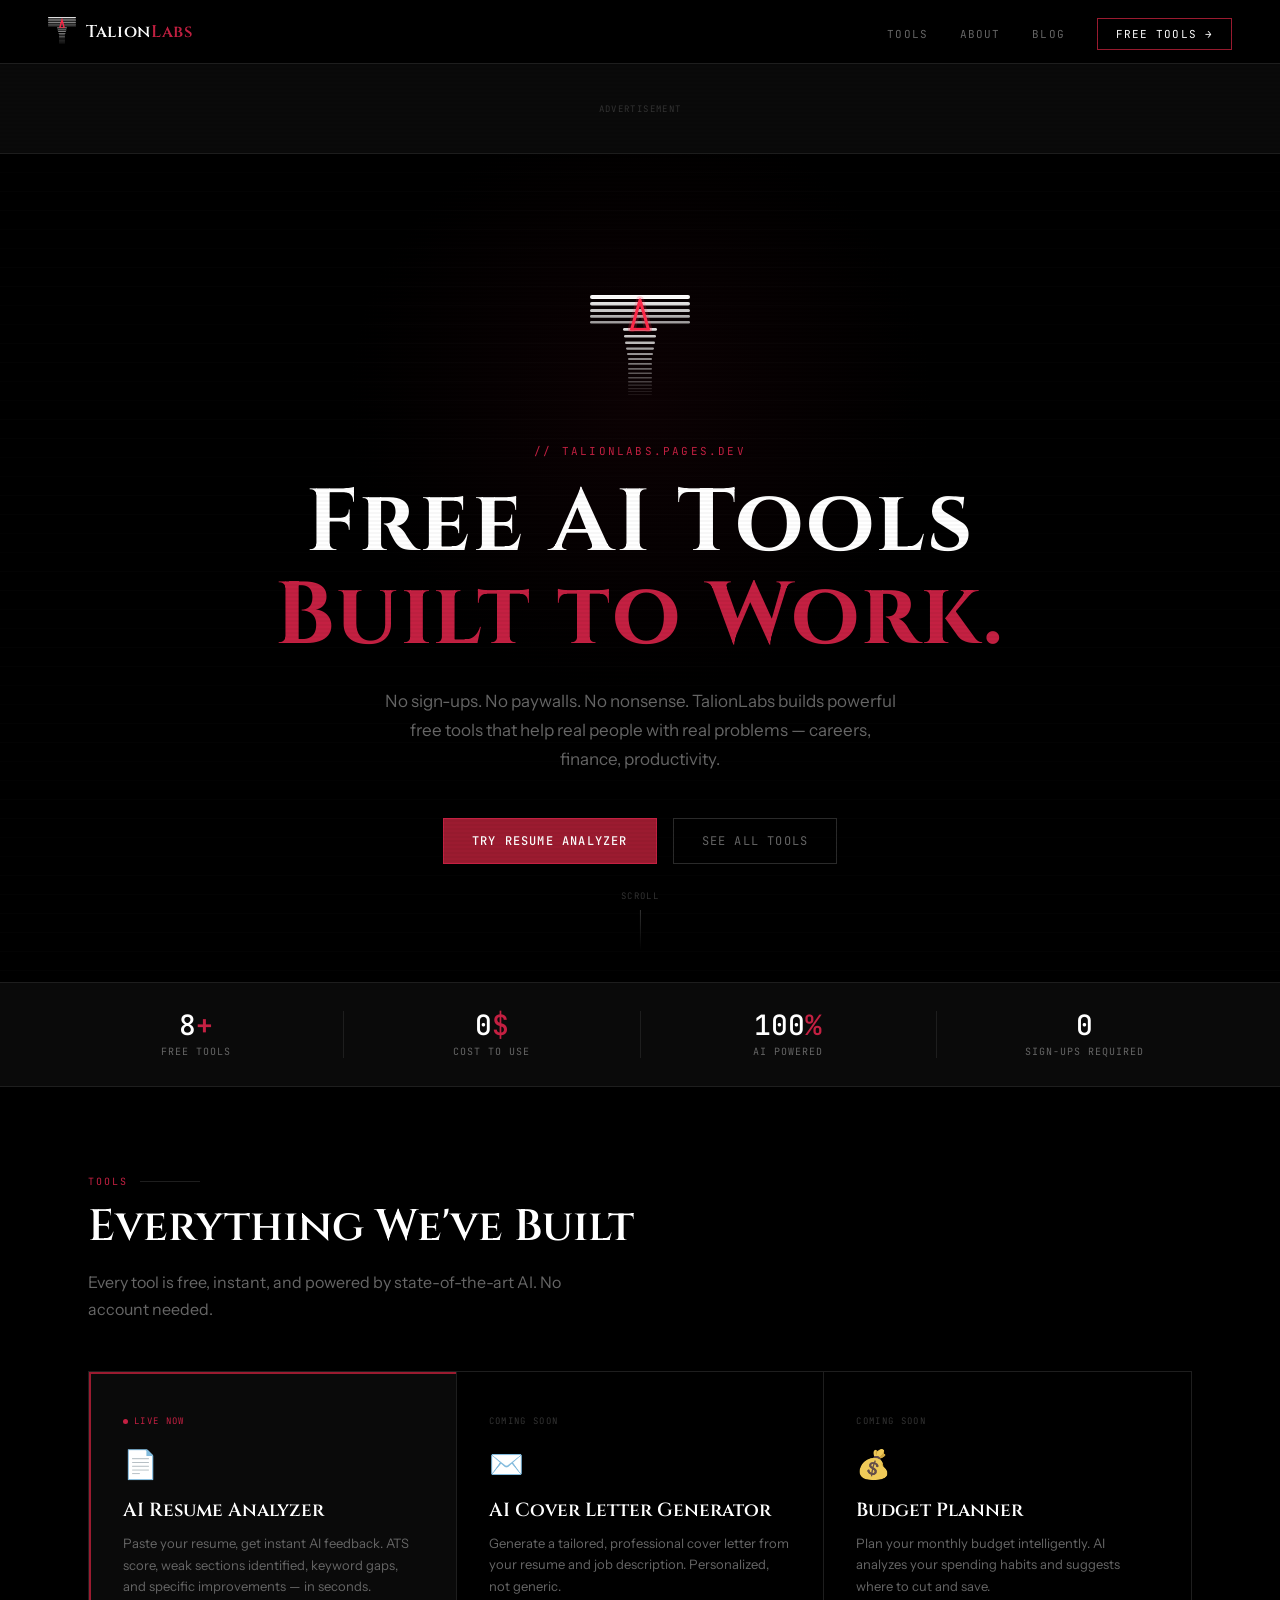
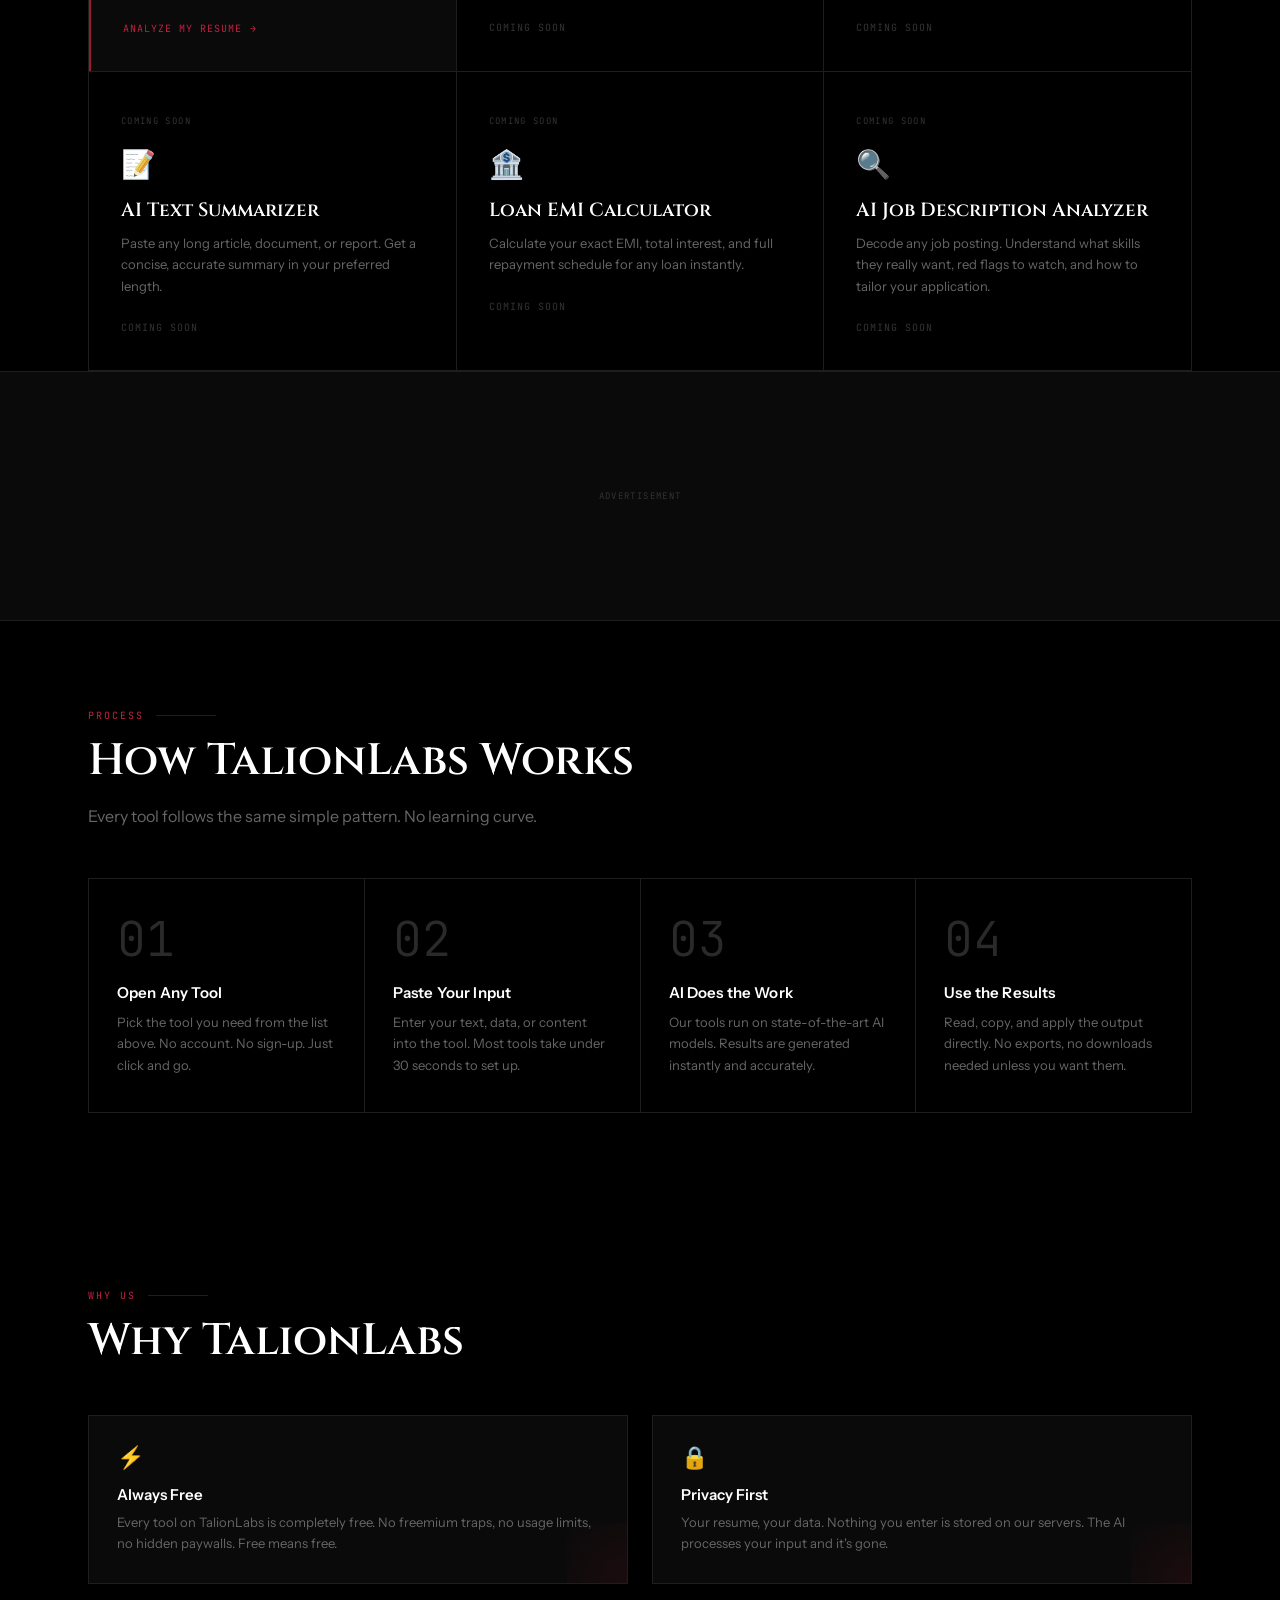
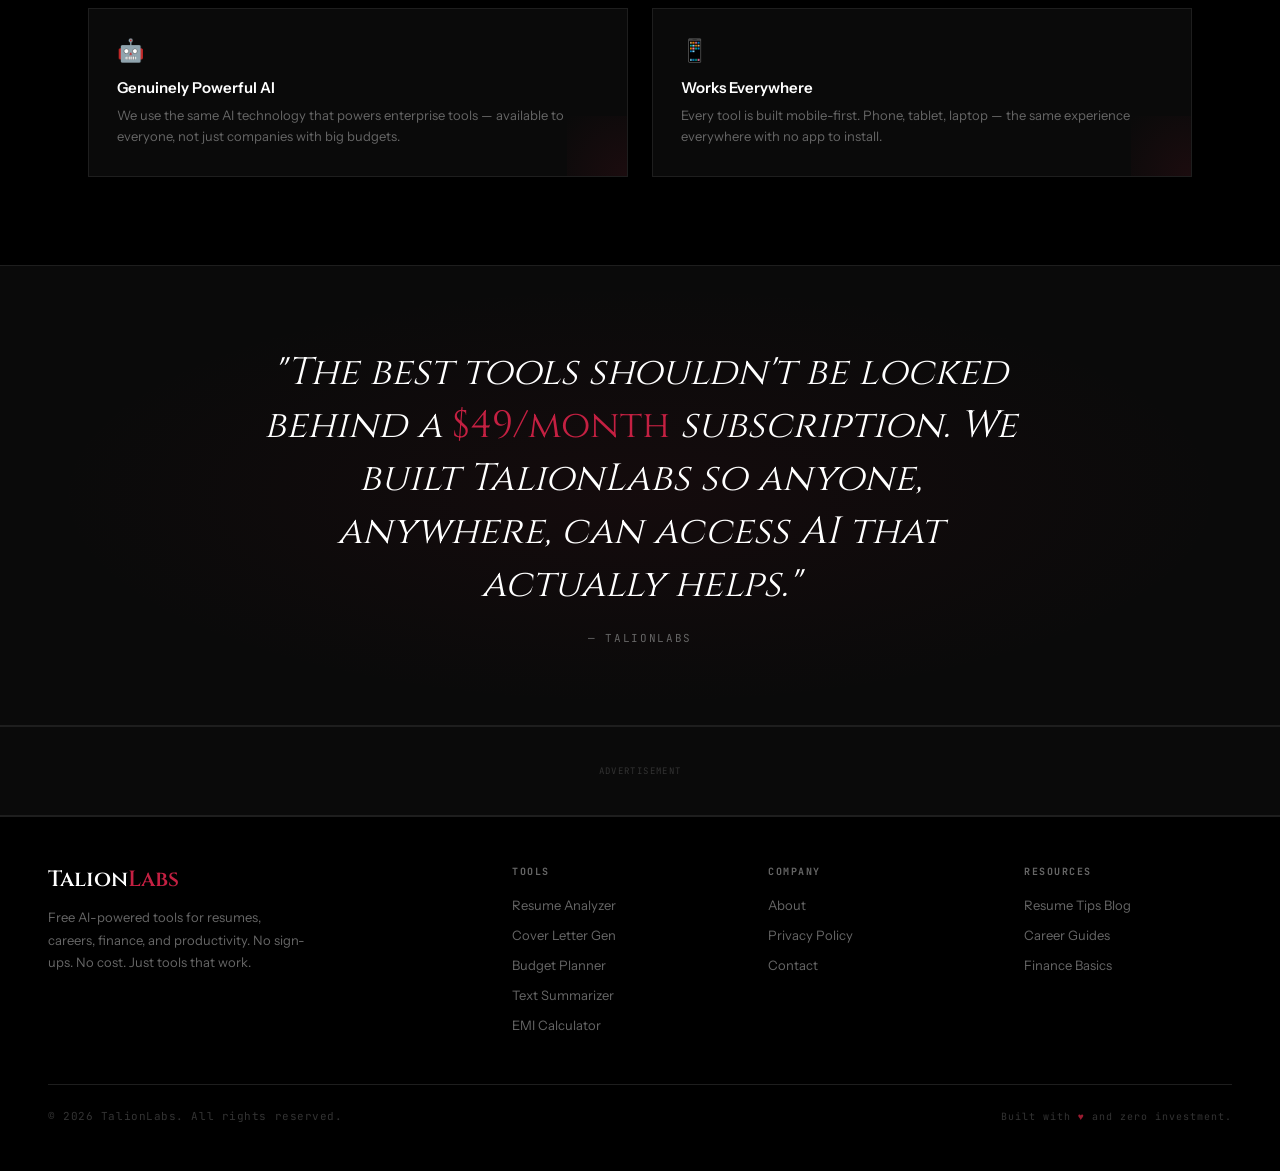
==== index.html @ 43468c84 "Rename index (3).html to index.html" ====
<!DOCTYPE html>
<html lang="en">
<head>
  <meta charset="UTF-8"/>
  <meta name="viewport" content="width=device-width, initial-scale=1.0"/>
  <title>TalionLabs — Free AI Tools for Everyone</title>
  <meta name="description" content="TalionLabs builds free AI-powered tools for resumes, careers, finance, and productivity. No sign-up. No cost. Just tools that work."/>
  <meta name="keywords" content="free AI tools, resume analyzer, career tools, TalionLabs, AI productivity tools"/>
  <link rel="canonical" href="https://talionlabs.pages.dev/"/>
  <meta property="og:title" content="TalionLabs — Free AI Tools for Everyone"/>
  <meta property="og:description" content="Free AI-powered tools for resumes, careers, and productivity. Built by TalionLabs."/>
  <meta property="og:type" content="website"/>
  <meta property="og:url" content="https://talionlabs.pages.dev/"/>

  <!-- AdSense — paste your publisher ID here after approval -->
  <!-- <script async src="https://pagead2.googlesyndication.com/pagead/js/adsbygoogle.js?client=ca-pub-XXXXXXXXXXXXXXXX" crossorigin="anonymous"></script> -->

  <link rel="preconnect" href="https://fonts.googleapis.com">
  <link href="https://fonts.googleapis.com/css2?family=Cinzel:wght@400;600;700&family=JetBrains+Mono:wght@300;400;500&family=Instrument+Sans:ital,wght@0,400;0,500;0,600;1,400&display=swap" rel="stylesheet">

  <style>
    :root {
      --bg:       #000000;
      --bg2:      #0a0a0a;
      --bg3:      #111111;
      --border:   #1e1e1e;
      --border2:  #2a2a2a;
      --text:     #f0f0f0;
      --muted:    #666666;
      --dim:      #333333;
      --crimson:  #9b1b30;
      --crimson2: #c42042;
      --red-glow: #ff2a4a;
      --white:    #ffffff;
      --mono:     'JetBrains Mono', monospace;
      --serif:    'Cinzel', serif;
      --sans:     'Instrument Sans', sans-serif;
    }

    *, *::before, *::after { box-sizing: border-box; margin: 0; padding: 0; }
    html { scroll-behavior: smooth; }

    body {
      background: var(--bg);
      color: var(--text);
      font-family: var(--sans);
      overflow-x: hidden;
      cursor: default;
    }

    /* ── SCANLINE GRAIN ── */
    body::after {
      content: '';
      position: fixed;
      inset: 0;
      background: repeating-linear-gradient(
        0deg,
        transparent,
        transparent 2px,
        rgba(0,0,0,0.03) 2px,
        rgba(0,0,0,0.03) 4px
      );
      pointer-events: none;
      z-index: 9999;
    }

    /* ── NAV ── */
    nav {
      position: fixed;
      top: 0; left: 0; right: 0;
      z-index: 100;
      display: flex;
      align-items: center;
      justify-content: space-between;
      padding: 0 48px;
      height: 64px;
      border-bottom: 1px solid var(--border);
      background: rgba(0,0,0,0.85);
      backdrop-filter: blur(16px);
    }

    .nav-logo {
      display: flex;
      align-items: center;
      gap: 10px;
      text-decoration: none;
    }

    /* Inline SVG T-logo recreation */
    .nav-t {
      width: 28px;
      height: 32px;
      position: relative;
      flex-shrink: 0;
    }

    .nav-wordmark {
      font-family: var(--serif);
      font-size: 17px;
      font-weight: 600;
      letter-spacing: 0.04em;
      line-height: 1;
    }
    .nav-wordmark .w { color: var(--white); }
    .nav-wordmark .r { color: var(--crimson2); }

    .nav-links {
      display: flex;
      align-items: center;
      gap: 32px;
      list-style: none;
    }
    .nav-links a {
      font-family: var(--mono);
      font-size: 11px;
      color: var(--muted);
      text-decoration: none;
      letter-spacing: 0.1em;
      text-transform: uppercase;
      transition: color 0.2s;
    }
    .nav-links a:hover { color: var(--white); }

    .nav-cta {
      font-family: var(--mono);
      font-size: 11px;
      letter-spacing: 0.1em;
      text-transform: uppercase;
      color: var(--white) !important;
      border: 1px solid var(--crimson);
      padding: 8px 18px;
      transition: background 0.2s, border-color 0.2s !important;
    }
    .nav-cta:hover {
      background: var(--crimson) !important;
      color: var(--white) !important;
    }

    /* ── AD BANNER ── */
    .ad-top {
      margin-top: 64px;
      background: var(--bg2);
      border-bottom: 1px solid var(--border);
      min-height: 90px;
      display: flex;
      align-items: center;
      justify-content: center;
    }
    .ad-label {
      font-family: var(--mono);
      font-size: 9px;
      color: var(--dim);
      letter-spacing: 0.15em;
      text-transform: uppercase;
    }

    /* ── HERO ── */
    .hero {
      min-height: 92vh;
      display: flex;
      flex-direction: column;
      align-items: center;
      justify-content: center;
      padding: 80px 40px 60px;
      position: relative;
      overflow: hidden;
    }

    /* Background radial glow */
    .hero::before {
      content: '';
      position: absolute;
      top: 30%;
      left: 50%;
      transform: translate(-50%, -50%);
      width: 600px;
      height: 600px;
      background: radial-gradient(circle, rgba(155,27,48,0.08) 0%, transparent 70%);
      pointer-events: none;
    }

    /* Horizontal scan lines background */
    .hero-scanlines {
      position: absolute;
      inset: 0;
      background: repeating-linear-gradient(
        180deg,
        transparent 0px,
        transparent 18px,
        rgba(255,255,255,0.012) 18px,
        rgba(255,255,255,0.012) 19px
      );
      pointer-events: none;
    }

    .hero-content {
      position: relative;
      z-index: 2;
      text-align: center;
      max-width: 900px;
      animation: fadeUp 0.8s ease both;
    }

    /* Big T logo */
    .big-logo {
      width: 100px;
      height: 116px;
      margin: 0 auto 36px;
      position: relative;
    }

    /* SVG T built from horizontal lines */
    .t-svg {
      width: 100%;
      height: 100%;
    }

    .hero-eyebrow {
      font-family: var(--mono);
      font-size: 11px;
      color: var(--crimson2);
      letter-spacing: 0.2em;
      text-transform: uppercase;
      margin-bottom: 20px;
      opacity: 0;
      animation: fadeUp 0.6s ease 0.2s both;
    }

    h1 {
      font-family: var(--serif);
      font-size: clamp(42px, 7vw, 88px);
      font-weight: 700;
      line-height: 1.05;
      letter-spacing: 0.03em;
      margin-bottom: 24px;
      opacity: 0;
      animation: fadeUp 0.7s ease 0.3s both;
    }
    h1 .w { color: var(--white); }
    h1 .r { color: var(--crimson2); }

    .hero-sub {
      font-size: 17px;
      color: var(--muted);
      max-width: 520px;
      margin: 0 auto 44px;
      line-height: 1.7;
      font-weight: 400;
      opacity: 0;
      animation: fadeUp 0.7s ease 0.4s both;
    }

    .hero-actions {
      display: flex;
      gap: 16px;
      justify-content: center;
      flex-wrap: wrap;
      opacity: 0;
      animation: fadeUp 0.7s ease 0.5s both;
    }

    .btn-primary {
      display: inline-flex;
      align-items: center;
      gap: 10px;
      background: var(--crimson);
      color: var(--white);
      text-decoration: none;
      font-family: var(--mono);
      font-size: 12px;
      font-weight: 500;
      letter-spacing: 0.1em;
      text-transform: uppercase;
      padding: 14px 28px;
      border: 1px solid var(--crimson2);
      transition: background 0.2s, box-shadow 0.2s;
    }
    .btn-primary:hover {
      background: var(--crimson2);
      box-shadow: 0 0 24px rgba(196,32,66,0.4);
    }

    .btn-secondary {
      display: inline-flex;
      align-items: center;
      gap: 10px;
      background: transparent;
      color: var(--muted);
      text-decoration: none;
      font-family: var(--mono);
      font-size: 12px;
      letter-spacing: 0.1em;
      text-transform: uppercase;
      padding: 14px 28px;
      border: 1px solid var(--border2);
      transition: color 0.2s, border-color 0.2s;
    }
    .btn-secondary:hover {
      color: var(--white);
      border-color: var(--muted);
    }

    /* Scroll indicator */
    .scroll-hint {
      position: absolute;
      bottom: 32px;
      left: 50%;
      transform: translateX(-50%);
      display: flex;
      flex-direction: column;
      align-items: center;
      gap: 8px;
      opacity: 0;
      animation: fadeIn 1s ease 1.2s both;
    }
    .scroll-hint span {
      font-family: var(--mono);
      font-size: 9px;
      color: var(--dim);
      letter-spacing: 0.15em;
      text-transform: uppercase;
    }
    .scroll-line {
      width: 1px;
      height: 40px;
      background: linear-gradient(to bottom, var(--dim), transparent);
      animation: scrollPulse 2s ease infinite;
    }

    /* ── STATS BAR ── */
    .stats-bar {
      background: var(--bg2);
      border-top: 1px solid var(--border);
      border-bottom: 1px solid var(--border);
      padding: 28px 48px;
      display: flex;
      align-items: center;
      justify-content: center;
      gap: 0;
      overflow: hidden;
    }

    .stat-item {
      flex: 1;
      text-align: center;
      padding: 0 32px;
      border-right: 1px solid var(--border);
    }
    .stat-item:last-child { border-right: none; }

    .stat-num {
      font-family: var(--mono);
      font-size: 28px;
      font-weight: 500;
      color: var(--white);
      line-height: 1;
      margin-bottom: 6px;
    }
    .stat-num span { color: var(--crimson2); }

    .stat-label {
      font-family: var(--mono);
      font-size: 10px;
      color: var(--muted);
      letter-spacing: 0.1em;
      text-transform: uppercase;
    }

    /* ── SECTION SHARED ── */
    section {
      padding: 88px 48px;
      max-width: 1200px;
      margin: 0 auto;
    }

    .section-label {
      font-family: var(--mono);
      font-size: 10px;
      color: var(--crimson2);
      letter-spacing: 0.2em;
      text-transform: uppercase;
      margin-bottom: 14px;
      display: flex;
      align-items: center;
      gap: 12px;
    }
    .section-label::after {
      content: '';
      flex: 1;
      height: 1px;
      background: var(--border);
      max-width: 60px;
    }

    .section-title {
      font-family: var(--serif);
      font-size: clamp(28px, 4vw, 44px);
      font-weight: 600;
      color: var(--white);
      line-height: 1.15;
      margin-bottom: 16px;
    }

    .section-sub {
      font-size: 16px;
      color: var(--muted);
      max-width: 480px;
      line-height: 1.7;
    }

    /* ── TOOLS GRID ── */
    .tools-section { padding-bottom: 0; }

    .tools-header {
      display: flex;
      align-items: flex-end;
      justify-content: space-between;
      margin-bottom: 48px;
      flex-wrap: wrap;
      gap: 24px;
    }

    .tools-grid {
      display: grid;
      grid-template-columns: repeat(3, 1fr);
      gap: 1px;
      background: var(--border);
      border: 1px solid var(--border);
    }

    .tool-card {
      background: var(--bg);
      padding: 36px 32px;
      text-decoration: none;
      color: inherit;
      position: relative;
      overflow: hidden;
      transition: background 0.3s;
      display: block;
    }
    .tool-card::before {
      content: '';
      position: absolute;
      top: 0; left: 0; right: 0;
      height: 2px;
      background: var(--crimson);
      transform: scaleX(0);
      transform-origin: left;
      transition: transform 0.3s ease;
    }
    .tool-card:hover { background: var(--bg2); }
    .tool-card:hover::before { transform: scaleX(1); }

    .tool-card.featured {
      background: var(--bg2);
      border-left: 2px solid var(--crimson);
    }
    .tool-card.featured::before { transform: scaleX(1); }

    .tool-badge {
      font-family: var(--mono);
      font-size: 9px;
      color: var(--crimson2);
      letter-spacing: 0.15em;
      text-transform: uppercase;
      margin-bottom: 20px;
      display: inline-flex;
      align-items: center;
      gap: 6px;
    }
    .tool-badge .dot {
      width: 5px;
      height: 5px;
      border-radius: 50%;
      background: var(--crimson2);
      animation: blink 2s ease infinite;
    }
    .tool-badge.soon { color: var(--dim); }
    .tool-badge.soon .dot { background: var(--dim); animation: none; }

    .tool-icon {
      font-size: 28px;
      margin-bottom: 16px;
      display: block;
      filter: grayscale(0.3);
    }

    .tool-name {
      font-family: var(--serif);
      font-size: 19px;
      color: var(--white);
      margin-bottom: 10px;
      font-weight: 600;
    }

    .tool-desc {
      font-size: 13px;
      color: var(--muted);
      line-height: 1.65;
      margin-bottom: 24px;
    }

    .tool-link {
      font-family: var(--mono);
      font-size: 10px;
      color: var(--crimson2);
      letter-spacing: 0.1em;
      text-transform: uppercase;
      display: flex;
      align-items: center;
      gap: 8px;
    }
    .tool-link::after {
      content: '→';
      transition: transform 0.2s;
    }
    .tool-card:hover .tool-link::after { transform: translateX(4px); }

    .tool-link.disabled { color: var(--dim); pointer-events: none; }
    .tool-link.disabled::after { display: none; }

    /* ── MID AD ── */
    .ad-mid {
      background: var(--bg2);
      border-top: 1px solid var(--border);
      border-bottom: 1px solid var(--border);
      min-height: 250px;
      display: flex;
      align-items: center;
      justify-content: center;
    }

    /* ── HOW IT WORKS ── */
    .how-grid {
      display: grid;
      grid-template-columns: repeat(4, 1fr);
      gap: 1px;
      background: var(--border);
      border: 1px solid var(--border);
      margin-top: 48px;
    }

    .how-step {
      background: var(--bg);
      padding: 36px 28px;
      position: relative;
    }

    .step-num {
      font-family: var(--mono);
      font-size: 48px;
      font-weight: 300;
      color: var(--border2);
      line-height: 1;
      margin-bottom: 20px;
      position: relative;
    }

    .step-title {
      font-family: var(--sans);
      font-size: 15px;
      font-weight: 600;
      color: var(--white);
      margin-bottom: 10px;
      letter-spacing: 0.01em;
    }

    .step-desc {
      font-size: 13px;
      color: var(--muted);
      line-height: 1.65;
    }

    /* ── WHY TALIONLABS ── */
    .why-grid {
      display: grid;
      grid-template-columns: repeat(2, 1fr);
      gap: 24px;
      margin-top: 48px;
    }

    .why-item {
      background: var(--bg2);
      border: 1px solid var(--border);
      padding: 28px;
      position: relative;
      overflow: hidden;
    }
    .why-item::after {
      content: '';
      position: absolute;
      bottom: 0; right: 0;
      width: 60px;
      height: 60px;
      background: radial-gradient(circle at bottom right, rgba(155,27,48,0.12), transparent);
    }

    .why-icon {
      font-size: 22px;
      margin-bottom: 14px;
      display: block;
    }

    .why-title {
      font-family: var(--sans);
      font-size: 15px;
      font-weight: 600;
      color: var(--white);
      margin-bottom: 8px;
    }

    .why-text {
      font-size: 13px;
      color: var(--muted);
      line-height: 1.65;
    }

    /* ── MANIFEST ── */
    .manifest {
      background: var(--bg2);
      border-top: 1px solid var(--border);
      border-bottom: 1px solid var(--border);
      padding: 80px 48px;
      text-align: center;
      position: relative;
      overflow: hidden;
    }
    .manifest::before {
      content: '';
      position: absolute;
      inset: 0;
      background: radial-gradient(ellipse at center, rgba(155,27,48,0.07) 0%, transparent 65%);
      pointer-events: none;
    }

    .manifest-quote {
      font-family: var(--serif);
      font-size: clamp(22px, 3.5vw, 38px);
      font-weight: 400;
      color: var(--white);
      line-height: 1.4;
      max-width: 780px;
      margin: 0 auto 20px;
      position: relative;
      z-index: 1;
      font-style: italic;
    }
    .manifest-quote .highlight { color: var(--crimson2); font-style: normal; }

    .manifest-attr {
      font-family: var(--mono);
      font-size: 11px;
      color: var(--muted);
      letter-spacing: 0.15em;
      text-transform: uppercase;
      position: relative;
      z-index: 1;
    }

    /* ── FOOTER ── */
    footer {
      background: var(--bg);
      border-top: 1px solid var(--border);
      padding: 48px;
    }

    .footer-inner {
      max-width: 1200px;
      margin: 0 auto;
      display: grid;
      grid-template-columns: 2fr 1fr 1fr 1fr;
      gap: 48px;
    }

    .footer-brand .logo-text {
      font-family: var(--serif);
      font-size: 22px;
      font-weight: 600;
      margin-bottom: 12px;
      display: block;
    }
    .footer-brand .logo-text .w { color: var(--white); }
    .footer-brand .logo-text .r { color: var(--crimson2); }

    .footer-desc {
      font-size: 13px;
      color: var(--muted);
      line-height: 1.7;
      max-width: 260px;
    }

    .footer-col h4 {
      font-family: var(--mono);
      font-size: 10px;
      color: var(--muted);
      letter-spacing: 0.15em;
      text-transform: uppercase;
      margin-bottom: 16px;
    }

    .footer-col ul { list-style: none; }
    .footer-col ul li { margin-bottom: 10px; }
    .footer-col ul a {
      font-size: 13px;
      color: var(--muted);
      text-decoration: none;
      transition: color 0.2s;
    }
    .footer-col ul a:hover { color: var(--white); }

    .footer-bottom {
      max-width: 1200px;
      margin: 40px auto 0;
      padding-top: 24px;
      border-top: 1px solid var(--border);
      display: flex;
      align-items: center;
      justify-content: space-between;
      flex-wrap: wrap;
      gap: 12px;
    }

    .footer-copy {
      font-family: var(--mono);
      font-size: 11px;
      color: var(--dim);
      letter-spacing: 0.05em;
    }

    .footer-tagline {
      font-family: var(--mono);
      font-size: 10px;
      color: var(--dim);
      letter-spacing: 0.1em;
    }
    .footer-tagline span { color: var(--crimson); }

    /* ── ANIMATIONS ── */
    @keyframes fadeUp {
      from { opacity: 0; transform: translateY(20px); }
      to   { opacity: 1; transform: translateY(0); }
    }
    @keyframes fadeIn {
      from { opacity: 0; }
      to   { opacity: 1; }
    }
    @keyframes scrollPulse {
      0%, 100% { opacity: 0.3; }
      50%       { opacity: 1; }
    }
    @keyframes blink {
      0%, 100% { opacity: 1; }
      50%       { opacity: 0.3; }
    }
    @keyframes glowPulse {
      0%, 100% { filter: drop-shadow(0 0 4px rgba(255,42,74,0.6)); }
      50%       { filter: drop-shadow(0 0 12px rgba(255,42,74,1)); }
    }

    /* ── RESPONSIVE ── */
    @media (max-width: 900px) {
      nav { padding: 0 24px; }
      .nav-links { display: none; }
      .tools-grid { grid-template-columns: 1fr 1fr; }
      .how-grid { grid-template-columns: 1fr 1fr; }
      .why-grid { grid-template-columns: 1fr; }
      .footer-inner { grid-template-columns: 1fr 1fr; }
      section { padding: 56px 24px; }
      .stats-bar { flex-wrap: wrap; gap: 1px; background: var(--border); }
      .stat-item { min-width: 50%; border-right: none; border-bottom: 1px solid var(--border); }
    }

    @media (max-width: 600px) {
      .tools-grid { grid-template-columns: 1fr; }
      .how-grid { grid-template-columns: 1fr; }
      .footer-inner { grid-template-columns: 1fr; }
      h1 { font-size: 36px; }
    }
  </style>
</head>
<body>

  <!-- NAV -->
  <nav>
    <a href="/" class="nav-logo">
      <!-- Inline T logo (simplified scanline version) -->
      <svg class="nav-t" width="28" height="32" viewBox="0 0 28 32" fill="none" xmlns="http://www.w3.org/2000/svg">
        <!-- Horizontal scanlines forming T shape -->
        <g opacity="0.9">
          <!-- Top bar lines -->
          <rect x="0" y="1" width="28" height="1.2" rx="0.6" fill="white"/>
          <rect x="0" y="3.5" width="28" height="1" rx="0.5" fill="white" opacity="0.85"/>
          <rect x="0" y="5.8" width="28" height="0.9" rx="0.45" fill="white" opacity="0.75"/>
          <rect x="0" y="7.8" width="28" height="0.8" rx="0.4" fill="white" opacity="0.65"/>
          <rect x="0" y="9.6" width="28" height="0.7" rx="0.35" fill="white" opacity="0.55"/>
          <!-- Stem lines -->
          <rect x="9" y="11.5" width="10" height="0.8" rx="0.4" fill="white" opacity="0.9"/>
          <rect x="9.5" y="13.5" width="9" height="0.75" rx="0.375" fill="white" opacity="0.82"/>
          <rect x="10" y="15.3" width="8" height="0.7" rx="0.35" fill="white" opacity="0.74"/>
          <rect x="10.5" y="17" width="7" height="0.65" rx="0.325" fill="white" opacity="0.66"/>
          <rect x="11" y="18.6" width="6" height="0.6" rx="0.3" fill="white" opacity="0.58"/>
          <rect x="11" y="20.1" width="6" height="0.55" rx="0.275" fill="white" opacity="0.50"/>
          <rect x="11" y="21.5" width="6" height="0.5" rx="0.25" fill="white" opacity="0.44"/>
          <rect x="11" y="22.8" width="6" height="0.5" rx="0.25" fill="white" opacity="0.38"/>
          <rect x="11" y="24" width="6" height="0.45" rx="0.225" fill="white" opacity="0.32"/>
          <rect x="11" y="25.1" width="6" height="0.4" rx="0.2" fill="white" opacity="0.26"/>
          <rect x="11" y="26.1" width="6" height="0.4" rx="0.2" fill="white" opacity="0.20"/>
          <rect x="11" y="27" width="6" height="0.35" rx="0.175" fill="white" opacity="0.15"/>
          <rect x="11" y="27.8" width="6" height="0.3" rx="0.15" fill="white" opacity="0.10"/>
        </g>
        <!-- Red neon arch -->
        <path d="M12 11 L14 4 L16 11" stroke="#ff2a4a" stroke-width="1.4" fill="none" stroke-linecap="round" style="animation: glowPulse 3s ease infinite;"/>
        <rect x="11.5" y="11" width="5" height="0.8" rx="0.4" fill="#ff2a4a" opacity="0.9"/>
      </svg>
      <div class="nav-wordmark">
        <span class="w">Talion</span><span class="r">Labs</span>
      </div>
    </a>

    <ul class="nav-links">
      <li><a href="#tools">Tools</a></li>
      <li><a href="#about">About</a></li>
      <li><a href="about.html">Blog</a></li>
      <li><a href="about.html" class="nav-cta">Free Tools →</a></li>
    </ul>
  </nav>

  <!-- TOP AD BANNER -->
  <div class="ad-top">
    <!-- AdSense Leaderboard 728x90 -->
    <!-- <ins class="adsbygoogle" style="display:inline-block;width:728px;height:90px" data-ad-client="ca-pub-XXXXXXXXXXXXXXXX" data-ad-slot="XXXXXXXXXX"></ins> -->
    <span class="ad-label">Advertisement</span>
  </div>

  <!-- HERO -->
  <div class="hero">
    <div class="hero-scanlines"></div>

    <div class="hero-content">

      <!-- Big Logo -->
      <div class="big-logo">
        <svg class="t-svg" viewBox="0 0 100 116" fill="none" xmlns="http://www.w3.org/2000/svg">
          <g>
            <!-- Top bar scanlines -->
            <rect x="0" y="3" width="100" height="4" rx="2" fill="white"/>
            <rect x="0" y="10" width="100" height="3.5" rx="1.75" fill="white" opacity="0.88"/>
            <rect x="0" y="17" width="100" height="3" rx="1.5" fill="white" opacity="0.78"/>
            <rect x="0" y="23" width="100" height="2.8" rx="1.4" fill="white" opacity="0.70"/>
            <rect x="0" y="29" width="100" height="2.5" rx="1.25" fill="white" opacity="0.62"/>
            <!-- Stem scanlines -->
            <rect x="33" y="36" width="34" height="2.8" rx="1.4" fill="white" opacity="0.88"/>
            <rect x="34" y="43" width="32" height="2.6" rx="1.3" fill="white" opacity="0.80"/>
            <rect x="35" y="49.5" width="30" height="2.4" rx="1.2" fill="white" opacity="0.72"/>
            <rect x="36" y="55.5" width="28" height="2.2" rx="1.1" fill="white" opacity="0.65"/>
            <rect x="37" y="61" width="26" height="2" rx="1" fill="white" opacity="0.58"/>
            <rect x="38" y="66" width="24" height="1.9" rx="0.95" fill="white" opacity="0.52"/>
            <rect x="38" y="71" width="24" height="1.8" rx="0.9" fill="white" opacity="0.46"/>
            <rect x="38" y="76" width="24" height="1.7" rx="0.85" fill="white" opacity="0.40"/>
            <rect x="38" y="80.5" width="24" height="1.6" rx="0.8" fill="white" opacity="0.35"/>
            <rect x="38" y="85" width="24" height="1.5" rx="0.75" fill="white" opacity="0.30"/>
            <rect x="38" y="89" width="24" height="1.4" rx="0.7" fill="white" opacity="0.25"/>
            <rect x="38" y="92.5" width="24" height="1.3" rx="0.65" fill="white" opacity="0.20"/>
            <rect x="38" y="96" width="24" height="1.2" rx="0.6" fill="white" opacity="0.15"/>
            <rect x="38" y="99" width="24" height="1.1" rx="0.55" fill="white" opacity="0.10"/>
            <rect x="38" y="102" width="24" height="1" rx="0.5" fill="white" opacity="0.07"/>
            <!-- Red neon arch -->
            <path d="M42 36 L50 8 L58 36" stroke="#ff2a4a" stroke-width="3" fill="none" stroke-linecap="round" stroke-linejoin="round"/>
            <rect x="40" y="36" width="20" height="2.5" rx="1.25" fill="#ff2a4a"/>
            <!-- Glow effect -->
            <path d="M42 36 L50 8 L58 36" stroke="#ff2a4a" stroke-width="8" fill="none" stroke-linecap="round" stroke-linejoin="round" opacity="0.2"/>
            <rect x="38" y="35" width="24" height="5" rx="2.5" fill="#ff2a4a" opacity="0.15"/>
          </g>
        </svg>
      </div>

      <p class="hero-eyebrow">// talionlabs.pages.dev</p>

      <h1>
        <span class="w">Free AI Tools</span><br/>
        <span class="r">Built to Work.</span>
      </h1>

      <p class="hero-sub">
        No sign-ups. No paywalls. No nonsense.
        TalionLabs builds powerful free tools that help real people with real problems — careers, finance, productivity.
      </p>

      <div class="hero-actions">
        <a href="https://talionlabs-resume.pages.dev" class="btn-primary">
          Try Resume Analyzer
        </a>
        <a href="#tools" class="btn-secondary">
          See All Tools
        </a>
      </div>
    </div>

    <div class="scroll-hint">
      <span>Scroll</span>
      <div class="scroll-line"></div>
    </div>
  </div>

  <!-- STATS BAR -->
  <div class="stats-bar">
    <div class="stat-item">
      <div class="stat-num">8<span>+</span></div>
      <div class="stat-label">Free Tools</div>
    </div>
    <div class="stat-item">
      <div class="stat-num">0<span>$</span></div>
      <div class="stat-label">Cost to Use</div>
    </div>
    <div class="stat-item">
      <div class="stat-num">100<span>%</span></div>
      <div class="stat-label">AI Powered</div>
    </div>
    <div class="stat-item">
      <div class="stat-num">0</div>
      <div class="stat-label">Sign-ups Required</div>
    </div>
  </div>

  <!-- TOOLS SECTION -->
  <section id="tools" class="tools-section">
    <div class="tools-header">
      <div>
        <div class="section-label">Tools</div>
        <h2 class="section-title">Everything We've Built</h2>
        <p class="section-sub">Every tool is free, instant, and powered by state-of-the-art AI. No account needed.</p>
      </div>
    </div>

    <div class="tools-grid">

      <!-- LIVE TOOL -->
      <a href="https://talionlabs-resume.pages.dev" class="tool-card featured">
        <div class="tool-badge"><span class="dot"></span> Live Now</div>
        <span class="tool-icon">📄</span>
        <div class="tool-name">AI Resume Analyzer</div>
        <p class="tool-desc">Paste your resume, get instant AI feedback. ATS score, weak sections identified, keyword gaps, and specific improvements — in seconds.</p>
        <div class="tool-link">Analyze My Resume</div>
      </a>

      <!-- COMING SOON -->
      <a href="#" class="tool-card">
        <div class="tool-badge soon">Coming Soon</div>
        <span class="tool-icon">✉️</span>
        <div class="tool-name">AI Cover Letter Generator</div>
        <p class="tool-desc">Generate a tailored, professional cover letter from your resume and job description. Personalized, not generic.</p>
        <div class="tool-link disabled">Coming Soon</div>
      </a>

      <a href="#" class="tool-card">
        <div class="tool-badge soon">Coming Soon</div>
        <span class="tool-icon">💰</span>
        <div class="tool-name">Budget Planner</div>
        <p class="tool-desc">Plan your monthly budget intelligently. AI analyzes your spending habits and suggests where to cut and save.</p>
        <div class="tool-link disabled">Coming Soon</div>
      </a>

      <a href="#" class="tool-card">
        <div class="tool-badge soon">Coming Soon</div>
        <span class="tool-icon">📝</span>
        <div class="tool-name">AI Text Summarizer</div>
        <p class="tool-desc">Paste any long article, document, or report. Get a concise, accurate summary in your preferred length.</p>
        <div class="tool-link disabled">Coming Soon</div>
      </a>

      <a href="#" class="tool-card">
        <div class="tool-badge soon">Coming Soon</div>
        <span class="tool-icon">🏦</span>
        <div class="tool-name">Loan EMI Calculator</div>
        <p class="tool-desc">Calculate your exact EMI, total interest, and full repayment schedule for any loan instantly.</p>
        <div class="tool-link disabled">Coming Soon</div>
      </a>

      <a href="#" class="tool-card">
        <div class="tool-badge soon">Coming Soon</div>
        <span class="tool-icon">🔍</span>
        <div class="tool-name">AI Job Description Analyzer</div>
        <p class="tool-desc">Decode any job posting. Understand what skills they really want, red flags to watch, and how to tailor your application.</p>
        <div class="tool-link disabled">Coming Soon</div>
      </a>

    </div>
  </section>

  <!-- MID AD -->
  <div class="ad-mid">
    <!-- AdSense Rectangle 336x280 or Responsive -->
    <!-- <ins class="adsbygoogle" style="display:block" data-ad-client="ca-pub-XXXXXXXXXXXXXXXX" data-ad-slot="XXXXXXXXXX" data-ad-format="auto" data-full-width-responsive="true"></ins> -->
    <span class="ad-label">Advertisement</span>
  </div>

  <!-- HOW IT WORKS -->
  <section id="about">
    <div class="section-label">Process</div>
    <h2 class="section-title">How TalionLabs Works</h2>
    <p class="section-sub">Every tool follows the same simple pattern. No learning curve.</p>

    <div class="how-grid">
      <div class="how-step">
        <div class="step-num">01</div>
        <div class="step-title">Open Any Tool</div>
        <p class="step-desc">Pick the tool you need from the list above. No account. No sign-up. Just click and go.</p>
      </div>
      <div class="how-step">
        <div class="step-num">02</div>
        <div class="step-title">Paste Your Input</div>
        <p class="step-desc">Enter your text, data, or content into the tool. Most tools take under 30 seconds to set up.</p>
      </div>
      <div class="how-step">
        <div class="step-num">03</div>
        <div class="step-title">AI Does the Work</div>
        <p class="step-desc">Our tools run on state-of-the-art AI models. Results are generated instantly and accurately.</p>
      </div>
      <div class="how-step">
        <div class="step-num">04</div>
        <div class="step-title">Use the Results</div>
        <p class="step-desc">Read, copy, and apply the output directly. No exports, no downloads needed unless you want them.</p>
      </div>
    </div>
  </section>

  <!-- WHY TALIONLABS -->
  <section>
    <div class="section-label">Why Us</div>
    <h2 class="section-title">Why TalionLabs</h2>

    <div class="why-grid">
      <div class="why-item">
        <span class="why-icon">⚡</span>
        <div class="why-title">Always Free</div>
        <p class="why-text">Every tool on TalionLabs is completely free. No freemium traps, no usage limits, no hidden paywalls. Free means free.</p>
      </div>
      <div class="why-item">
        <span class="why-icon">🔒</span>
        <div class="why-title">Privacy First</div>
        <p class="why-text">Your resume, your data. Nothing you enter is stored on our servers. The AI processes your input and it's gone.</p>
      </div>
      <div class="why-item">
        <span class="why-icon">🤖</span>
        <div class="why-title">Genuinely Powerful AI</div>
        <p class="why-text">We use the same AI technology that powers enterprise tools — available to everyone, not just companies with big budgets.</p>
      </div>
      <div class="why-item">
        <span class="why-icon">📱</span>
        <div class="why-title">Works Everywhere</div>
        <p class="why-text">Every tool is built mobile-first. Phone, tablet, laptop — the same experience everywhere with no app to install.</p>
      </div>
    </div>
  </section>

  <!-- MANIFEST -->
  <div class="manifest">
    <p class="manifest-quote">
      "The best tools shouldn't be locked behind a <span class="highlight">$49/month</span> subscription. We built TalionLabs so anyone, anywhere, can access AI that actually helps."
    </p>
    <p class="manifest-attr">— TalionLabs</p>
  </div>

  <!-- FOOTER AD -->
  <div class="ad-mid" style="min-height:90px;">
    <!-- AdSense Leaderboard or Responsive -->
    <!-- <ins class="adsbygoogle" style="display:inline-block;width:728px;height:90px" data-ad-client="ca-pub-XXXXXXXXXXXXXXXX" data-ad-slot="XXXXXXXXXX"></ins> -->
    <span class="ad-label">Advertisement</span>
  </div>

  <!-- FOOTER -->
  <footer>
    <div class="footer-inner">

      <div class="footer-brand">
        <span class="logo-text"><span class="w">Talion</span><span class="r">Labs</span></span>
        <p class="footer-desc">Free AI-powered tools for resumes, careers, finance, and productivity. No sign-ups. No cost. Just tools that work.</p>
      </div>

      <div class="footer-col">
        <h4>Tools</h4>
        <ul>
          <li><a href="https://talionlabs-resume.pages.dev">Resume Analyzer</a></li>
          <li><a href="#">Cover Letter Gen</a></li>
          <li><a href="#">Budget Planner</a></li>
          <li><a href="#">Text Summarizer</a></li>
          <li><a href="#">EMI Calculator</a></li>
        </ul>
      </div>

      <div class="footer-col">
        <h4>Company</h4>
        <ul>
          <li><a href="about.html">About</a></li>
          <li><a href="privacy.html">Privacy Policy</a></li>
          <li><a href="about.html#contact">Contact</a></li>
        </ul>
      </div>

      <div class="footer-col">
        <h4>Resources</h4>
        <ul>
          <li><a href="#">Resume Tips Blog</a></li>
          <li><a href="#">Career Guides</a></li>
          <li><a href="#">Finance Basics</a></li>
        </ul>
      </div>

    </div>

    <div class="footer-bottom">
      <p class="footer-copy">© 2026 TalionLabs. All rights reserved.</p>
      <p class="footer-tagline">Built with <span>♥</span> and zero investment.</p>
    </div>
  </footer>

</body>
</html>
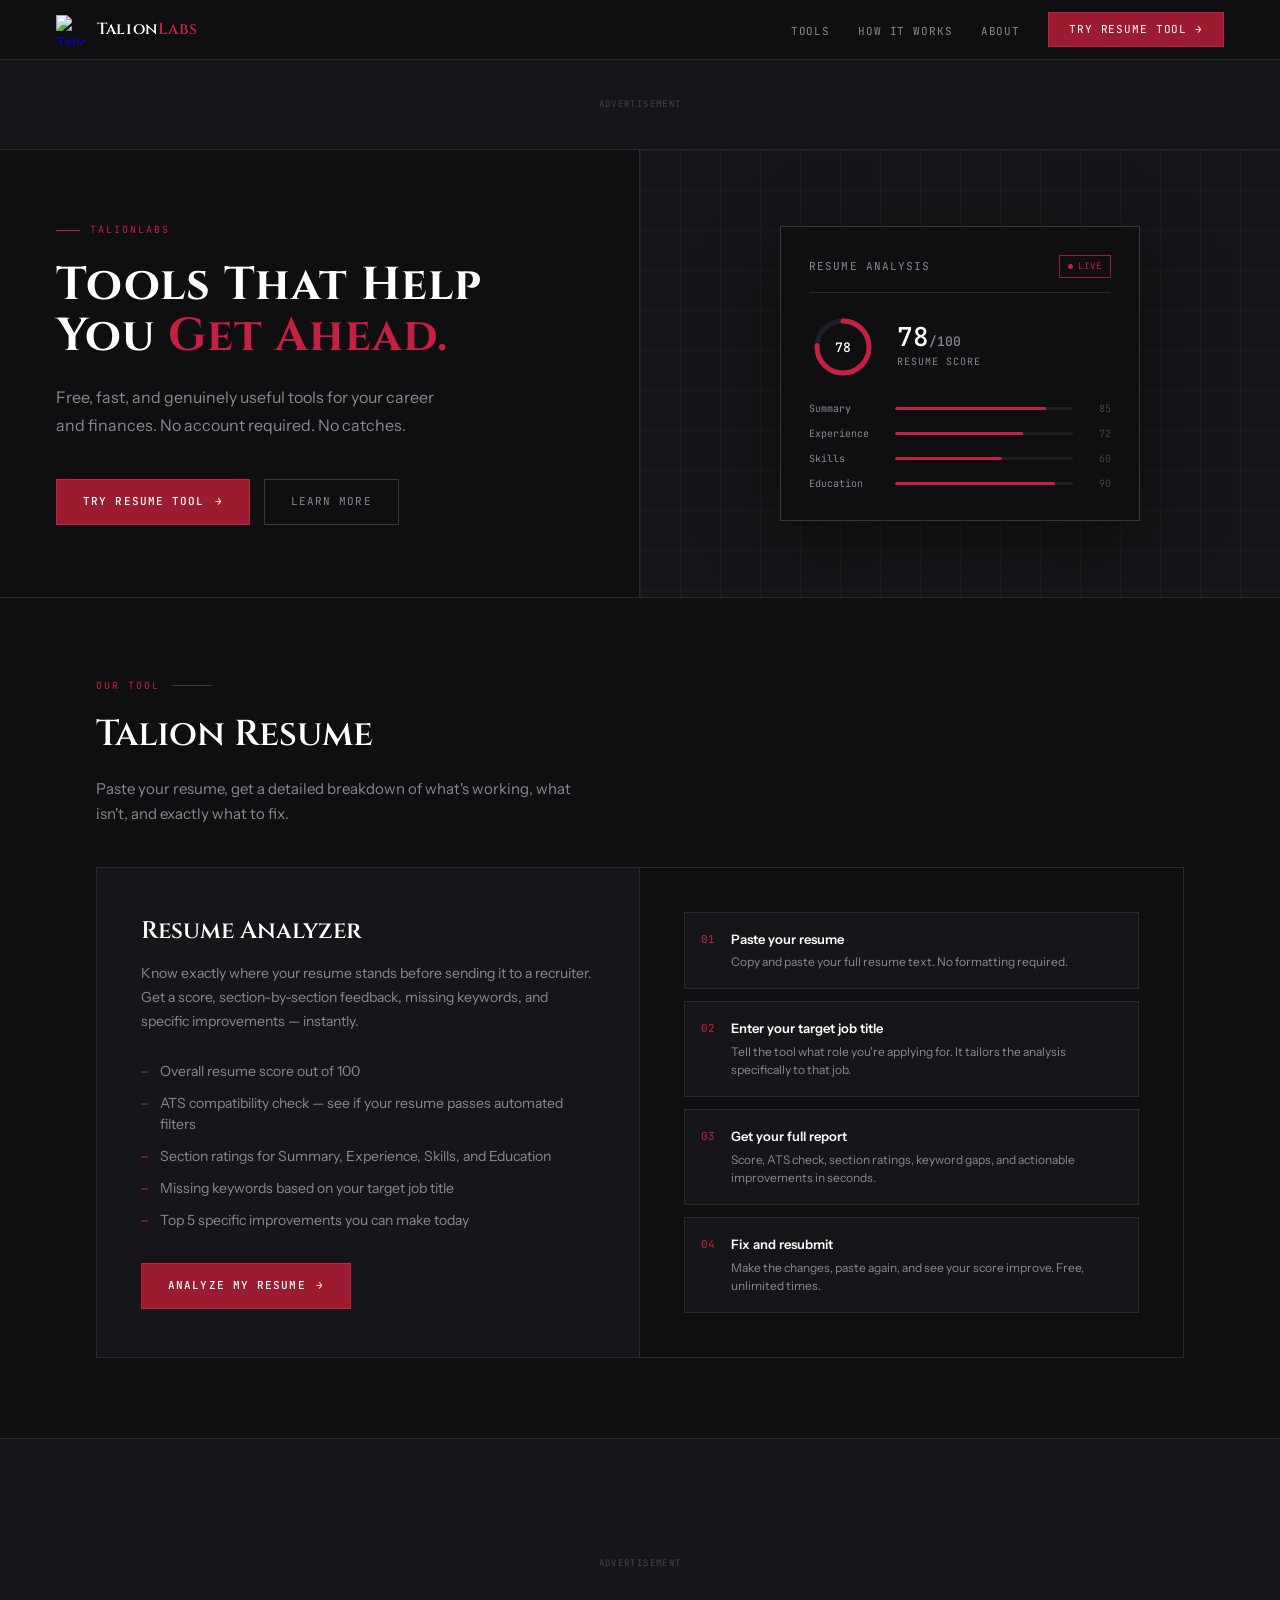
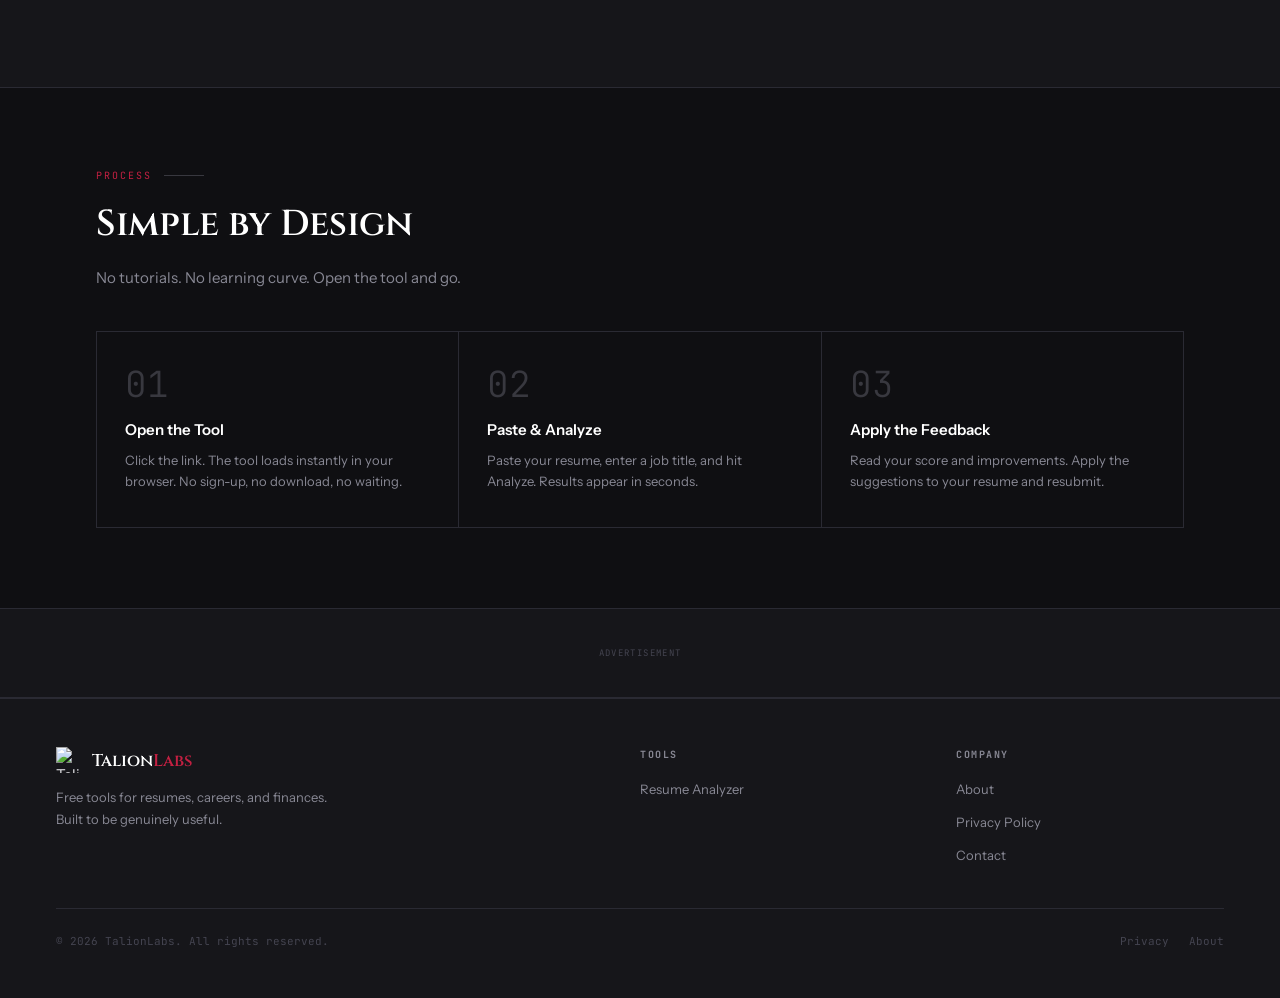
==== commit c1fccaad: "Rename index (4).html to index.html" ====
--- a/index.html
+++ b/index.html
@@ -3,16 +3,16 @@
 <head>
   <meta charset="UTF-8"/>
   <meta name="viewport" content="width=device-width, initial-scale=1.0"/>
-  <title>TalionLabs — Free AI Tools for Everyone</title>
-  <meta name="description" content="TalionLabs builds free AI-powered tools for resumes, careers, finance, and productivity. No sign-up. No cost. Just tools that work."/>
-  <meta name="keywords" content="free AI tools, resume analyzer, career tools, TalionLabs, AI productivity tools"/>
+  <title>TalionLabs — Tools That Work</title>
+  <meta name="description" content="TalionLabs builds free tools for resumes, careers, and productivity. No sign-up. No cost."/>
+  <meta name="keywords" content="free resume analyzer, resume feedback, career tools, TalionLabs"/>
   <link rel="canonical" href="https://talionlabs.pages.dev/"/>
-  <meta property="og:title" content="TalionLabs — Free AI Tools for Everyone"/>
-  <meta property="og:description" content="Free AI-powered tools for resumes, careers, and productivity. Built by TalionLabs."/>
+  <meta property="og:title" content="TalionLabs — Tools That Work"/>
+  <meta property="og:description" content="Free tools for resumes, careers, and productivity. Built by TalionLabs."/>
   <meta property="og:type" content="website"/>
-  <meta property="og:url" content="https://talionlabs.pages.dev/"/>
-
-  <!-- AdSense — paste your publisher ID here after approval -->
+  <link rel="icon" type="image/png" href="favicon.png"/>
+
+  <!-- AdSense — replace ca-pub-XXXXXXXXXXXXXXXX after approval -->
   <!-- <script async src="https://pagead2.googlesyndication.com/pagead/js/adsbygoogle.js?client=ca-pub-XXXXXXXXXXXXXXXX" crossorigin="anonymous"></script> -->
 
   <link rel="preconnect" href="https://fonts.googleapis.com">
@@ -20,17 +20,16 @@
 
   <style>
     :root {
-      --bg:       #000000;
-      --bg2:      #0a0a0a;
-      --bg3:      #111111;
-      --border:   #1e1e1e;
-      --border2:  #2a2a2a;
-      --text:     #f0f0f0;
-      --muted:    #666666;
-      --dim:      #333333;
+      --bg:       #0f0f12;
+      --bg2:      #16161a;
+      --bg3:      #1e1e24;
+      --border:   #2a2a33;
+      --border2:  #38383f;
+      --text:     #e8e8ec;
+      --muted:    #888894;
+      --dim:      #444450;
       --crimson:  #9b1b30;
       --crimson2: #c42042;
-      --red-glow: #ff2a4a;
       --white:    #ffffff;
       --mono:     'JetBrains Mono', monospace;
       --serif:    'Cinzel', serif;
@@ -45,69 +44,52 @@
       color: var(--text);
       font-family: var(--sans);
       overflow-x: hidden;
-      cursor: default;
-    }
-
-    /* ── SCANLINE GRAIN ── */
-    body::after {
-      content: '';
-      position: fixed;
-      inset: 0;
-      background: repeating-linear-gradient(
-        0deg,
-        transparent,
-        transparent 2px,
-        rgba(0,0,0,0.03) 2px,
-        rgba(0,0,0,0.03) 4px
-      );
-      pointer-events: none;
-      z-index: 9999;
+      font-size: 15px;
+      line-height: 1.6;
     }
 
     /* ── NAV ── */
     nav {
-      position: fixed;
-      top: 0; left: 0; right: 0;
+      display: flex;
+      align-items: center;
+      justify-content: space-between;
+      padding: 0 56px;
+      height: 60px;
+      border-bottom: 1px solid var(--border);
+      background: var(--bg);
+      position: sticky;
+      top: 0;
       z-index: 100;
-      display: flex;
-      align-items: center;
-      justify-content: space-between;
-      padding: 0 48px;
-      height: 64px;
-      border-bottom: 1px solid var(--border);
-      background: rgba(0,0,0,0.85);
-      backdrop-filter: blur(16px);
     }
 
     .nav-logo {
       display: flex;
       align-items: center;
-      gap: 10px;
+      gap: 11px;
       text-decoration: none;
     }
-
-    /* Inline SVG T-logo recreation */
-    .nav-t {
-      width: 28px;
-      height: 32px;
-      position: relative;
-      flex-shrink: 0;
-    }
-
+    .nav-favicon {
+      width: 30px;
+      height: 30px;
+      object-fit: contain;
+    }
     .nav-wordmark {
       font-family: var(--serif);
-      font-size: 17px;
+      font-size: 16px;
       font-weight: 600;
       letter-spacing: 0.04em;
-      line-height: 1;
     }
     .nav-wordmark .w { color: var(--white); }
     .nav-wordmark .r { color: var(--crimson2); }
 
+    .nav-right {
+      display: flex;
+      align-items: center;
+      gap: 28px;
+    }
     .nav-links {
       display: flex;
-      align-items: center;
-      gap: 32px;
+      gap: 28px;
       list-style: none;
     }
     .nav-links a {
@@ -115,30 +97,28 @@
       font-size: 11px;
       color: var(--muted);
       text-decoration: none;
-      letter-spacing: 0.1em;
+      letter-spacing: 0.08em;
       text-transform: uppercase;
       transition: color 0.2s;
     }
-    .nav-links a:hover { color: var(--white); }
+    .nav-links a:hover { color: var(--text); }
 
     .nav-cta {
       font-family: var(--mono);
       font-size: 11px;
-      letter-spacing: 0.1em;
-      text-transform: uppercase;
-      color: var(--white) !important;
-      border: 1px solid var(--crimson);
-      padding: 8px 18px;
-      transition: background 0.2s, border-color 0.2s !important;
-    }
-    .nav-cta:hover {
-      background: var(--crimson) !important;
-      color: var(--white) !important;
-    }
-
-    /* ── AD BANNER ── */
-    .ad-top {
-      margin-top: 64px;
+      letter-spacing: 0.08em;
+      text-transform: uppercase;
+      color: var(--white);
+      background: var(--crimson);
+      padding: 8px 20px;
+      text-decoration: none;
+      border: 1px solid var(--crimson2);
+      transition: background 0.2s;
+    }
+    .nav-cta:hover { background: var(--crimson2); }
+
+    /* ── AD TOP ── */
+    .ad-banner {
       background: var(--bg2);
       border-bottom: 1px solid var(--border);
       min-height: 90px;
@@ -156,107 +136,62 @@
 
     /* ── HERO ── */
     .hero {
-      min-height: 92vh;
+      display: grid;
+      grid-template-columns: 1fr 1fr;
+      border-bottom: 1px solid var(--border);
+    }
+
+    .hero-left {
+      padding: 72px 64px 72px 56px;
       display: flex;
       flex-direction: column;
-      align-items: center;
       justify-content: center;
-      padding: 80px 40px 60px;
-      position: relative;
-      overflow: hidden;
-    }
-
-    /* Background radial glow */
-    .hero::before {
-      content: '';
-      position: absolute;
-      top: 30%;
-      left: 50%;
-      transform: translate(-50%, -50%);
-      width: 600px;
-      height: 600px;
-      background: radial-gradient(circle, rgba(155,27,48,0.08) 0%, transparent 70%);
-      pointer-events: none;
-    }
-
-    /* Horizontal scan lines background */
-    .hero-scanlines {
-      position: absolute;
-      inset: 0;
-      background: repeating-linear-gradient(
-        180deg,
-        transparent 0px,
-        transparent 18px,
-        rgba(255,255,255,0.012) 18px,
-        rgba(255,255,255,0.012) 19px
-      );
-      pointer-events: none;
-    }
-
-    .hero-content {
-      position: relative;
-      z-index: 2;
-      text-align: center;
-      max-width: 900px;
-      animation: fadeUp 0.8s ease both;
-    }
-
-    /* Big T logo */
-    .big-logo {
-      width: 100px;
-      height: 116px;
-      margin: 0 auto 36px;
-      position: relative;
-    }
-
-    /* SVG T built from horizontal lines */
-    .t-svg {
-      width: 100%;
-      height: 100%;
+      border-right: 1px solid var(--border);
+      animation: fadeUp 0.7s ease both;
     }
 
     .hero-eyebrow {
       font-family: var(--mono);
-      font-size: 11px;
+      font-size: 10px;
       color: var(--crimson2);
       letter-spacing: 0.2em;
       text-transform: uppercase;
-      margin-bottom: 20px;
-      opacity: 0;
-      animation: fadeUp 0.6s ease 0.2s both;
+      margin-bottom: 22px;
+      display: flex;
+      align-items: center;
+      gap: 10px;
+    }
+    .hero-eyebrow::before {
+      content: '';
+      width: 24px;
+      height: 1px;
+      background: var(--crimson2);
+      flex-shrink: 0;
     }
 
     h1 {
       font-family: var(--serif);
-      font-size: clamp(42px, 7vw, 88px);
+      font-size: clamp(32px, 3.6vw, 52px);
       font-weight: 700;
-      line-height: 1.05;
-      letter-spacing: 0.03em;
-      margin-bottom: 24px;
-      opacity: 0;
-      animation: fadeUp 0.7s ease 0.3s both;
-    }
-    h1 .w { color: var(--white); }
+      color: var(--white);
+      line-height: 1.1;
+      letter-spacing: 0.02em;
+      margin-bottom: 22px;
+    }
     h1 .r { color: var(--crimson2); }
 
-    .hero-sub {
-      font-size: 17px;
-      color: var(--muted);
-      max-width: 520px;
-      margin: 0 auto 44px;
-      line-height: 1.7;
-      font-weight: 400;
-      opacity: 0;
-      animation: fadeUp 0.7s ease 0.4s both;
+    .hero-desc {
+      font-size: 16px;
+      color: var(--muted);
+      max-width: 400px;
+      line-height: 1.75;
+      margin-bottom: 40px;
     }
 
     .hero-actions {
       display: flex;
-      gap: 16px;
-      justify-content: center;
+      gap: 14px;
       flex-wrap: wrap;
-      opacity: 0;
-      animation: fadeUp 0.7s ease 0.5s both;
     }
 
     .btn-primary {
@@ -267,108 +202,164 @@
       color: var(--white);
       text-decoration: none;
       font-family: var(--mono);
-      font-size: 12px;
+      font-size: 11px;
       font-weight: 500;
       letter-spacing: 0.1em;
       text-transform: uppercase;
-      padding: 14px 28px;
+      padding: 13px 26px;
       border: 1px solid var(--crimson2);
       transition: background 0.2s, box-shadow 0.2s;
     }
     .btn-primary:hover {
       background: var(--crimson2);
-      box-shadow: 0 0 24px rgba(196,32,66,0.4);
-    }
+      box-shadow: 0 4px 20px rgba(196,32,66,0.3);
+    }
+    .btn-primary .arrow { transition: transform 0.2s; }
+    .btn-primary:hover .arrow { transform: translateX(4px); }
 
     .btn-secondary {
       display: inline-flex;
       align-items: center;
-      gap: 10px;
       background: transparent;
       color: var(--muted);
       text-decoration: none;
       font-family: var(--mono);
-      font-size: 12px;
+      font-size: 11px;
       letter-spacing: 0.1em;
       text-transform: uppercase;
-      padding: 14px 28px;
+      padding: 13px 26px;
       border: 1px solid var(--border2);
       transition: color 0.2s, border-color 0.2s;
     }
-    .btn-secondary:hover {
-      color: var(--white);
-      border-color: var(--muted);
-    }
-
-    /* Scroll indicator */
-    .scroll-hint {
+    .btn-secondary:hover { color: var(--white); border-color: var(--muted); }
+
+    /* Hero right panel */
+    .hero-right {
+      background: var(--bg2);
+      display: flex;
+      align-items: center;
+      justify-content: center;
+      padding: 56px 48px;
+      position: relative;
+      overflow: hidden;
+      animation: fadeIn 0.9s ease 0.2s both;
+    }
+    .hero-right::before {
+      content: '';
       position: absolute;
-      bottom: 32px;
-      left: 50%;
-      transform: translateX(-50%);
-      display: flex;
-      flex-direction: column;
-      align-items: center;
-      gap: 8px;
-      opacity: 0;
-      animation: fadeIn 1s ease 1.2s both;
-    }
-    .scroll-hint span {
+      inset: 0;
+      background-image:
+        linear-gradient(var(--border) 1px, transparent 1px),
+        linear-gradient(90deg, var(--border) 1px, transparent 1px);
+      background-size: 40px 40px;
+      opacity: 0.35;
+    }
+    .hero-right::after {
+      content: '';
+      position: absolute;
+      top: 50%; left: 50%;
+      transform: translate(-50%, -50%);
+      width: 280px; height: 280px;
+      background: radial-gradient(circle, rgba(155,27,48,0.1) 0%, transparent 70%);
+      pointer-events: none;
+    }
+
+    .hero-card {
+      position: relative;
+      z-index: 2;
+      background: var(--bg);
+      border: 1px solid var(--border2);
+      padding: 28px;
+      width: 100%;
+      max-width: 360px;
+      box-shadow: 0 20px 60px rgba(0,0,0,0.5);
+    }
+    .card-header {
+      display: flex;
+      align-items: center;
+      justify-content: space-between;
+      margin-bottom: 20px;
+      padding-bottom: 14px;
+      border-bottom: 1px solid var(--border);
+    }
+    .card-title {
+      font-family: var(--mono);
+      font-size: 11px;
+      color: var(--muted);
+      letter-spacing: 0.1em;
+      text-transform: uppercase;
+    }
+    .card-badge {
       font-family: var(--mono);
       font-size: 9px;
-      color: var(--dim);
-      letter-spacing: 0.15em;
-      text-transform: uppercase;
-    }
-    .scroll-line {
-      width: 1px;
-      height: 40px;
-      background: linear-gradient(to bottom, var(--dim), transparent);
-      animation: scrollPulse 2s ease infinite;
-    }
-
-    /* ── STATS BAR ── */
-    .stats-bar {
-      background: var(--bg2);
-      border-top: 1px solid var(--border);
-      border-bottom: 1px solid var(--border);
-      padding: 28px 48px;
-      display: flex;
-      align-items: center;
-      justify-content: center;
-      gap: 0;
-      overflow: hidden;
-    }
-
-    .stat-item {
-      flex: 1;
-      text-align: center;
-      padding: 0 32px;
-      border-right: 1px solid var(--border);
-    }
-    .stat-item:last-child { border-right: none; }
-
-    .stat-num {
-      font-family: var(--mono);
-      font-size: 28px;
+      color: var(--crimson2);
+      border: 1px solid var(--crimson);
+      padding: 3px 8px;
+      letter-spacing: 0.1em;
+      text-transform: uppercase;
+      display: flex;
+      align-items: center;
+      gap: 5px;
+    }
+    .card-badge::before {
+      content: '';
+      width: 5px; height: 5px;
+      border-radius: 50%;
+      background: var(--crimson2);
+      animation: blink 2s ease infinite;
+    }
+
+    .score-preview {
+      display: flex;
+      align-items: center;
+      gap: 20px;
+      margin-bottom: 20px;
+    }
+    .score-ring { width: 68px; height: 68px; flex-shrink: 0; }
+    .score-num {
+      font-family: var(--mono);
+      font-size: 26px;
       font-weight: 500;
       color: var(--white);
       line-height: 1;
-      margin-bottom: 6px;
-    }
-    .stat-num span { color: var(--crimson2); }
-
-    .stat-label {
+      margin-bottom: 4px;
+    }
+    .score-num span { font-size: 13px; color: var(--muted); }
+    .score-label {
       font-family: var(--mono);
       font-size: 10px;
       color: var(--muted);
+      text-transform: uppercase;
       letter-spacing: 0.1em;
-      text-transform: uppercase;
-    }
-
-    /* ── SECTION SHARED ── */
-    section {
-      padding: 88px 48px;
+    }
+
+    .mock-bars { display: flex; flex-direction: column; gap: 9px; }
+    .mock-bar-row { display: flex; align-items: center; gap: 10px; }
+    .mock-bar-label {
+      font-family: var(--mono);
+      font-size: 10px;
+      color: var(--muted);
+      width: 76px;
+      flex-shrink: 0;
+    }
+    .mock-bar-track {
+      flex: 1; height: 3px;
+      background: var(--bg3);
+      border-radius: 2px;
+      overflow: hidden;
+    }
+    .mock-bar-fill { height: 100%; border-radius: 2px; background: var(--crimson2); }
+    .mock-bar-val {
+      font-family: var(--mono);
+      font-size: 10px;
+      color: var(--dim);
+      width: 28px;
+      text-align: right;
+    }
+
+    /* ── TOOL SECTION ── */
+    .tool-section {
+      padding: 80px 56px;
       max-width: 1200px;
       margin: 0 auto;
     }
@@ -379,145 +370,120 @@
       color: var(--crimson2);
       letter-spacing: 0.2em;
       text-transform: uppercase;
-      margin-bottom: 14px;
+      margin-bottom: 12px;
       display: flex;
       align-items: center;
       gap: 12px;
     }
     .section-label::after {
       content: '';
-      flex: 1;
-      height: 1px;
-      background: var(--border);
-      max-width: 60px;
+      width: 40px; height: 1px;
+      background: var(--border2);
     }
 
     .section-title {
       font-family: var(--serif);
-      font-size: clamp(28px, 4vw, 44px);
+      font-size: clamp(24px, 3vw, 36px);
       font-weight: 600;
       color: var(--white);
-      line-height: 1.15;
-      margin-bottom: 16px;
+      margin-bottom: 12px;
     }
 
     .section-sub {
-      font-size: 16px;
+      font-size: 15px;
       color: var(--muted);
       max-width: 480px;
       line-height: 1.7;
-    }
-
-    /* ── TOOLS GRID ── */
-    .tools-section { padding-bottom: 0; }
-
-    .tools-header {
-      display: flex;
-      align-items: flex-end;
-      justify-content: space-between;
-      margin-bottom: 48px;
-      flex-wrap: wrap;
-      gap: 24px;
-    }
-
-    .tools-grid {
+      margin-bottom: 40px;
+    }
+
+    .tool-feature {
       display: grid;
-      grid-template-columns: repeat(3, 1fr);
-      gap: 1px;
-      background: var(--border);
+      grid-template-columns: 1fr 1fr;
       border: 1px solid var(--border);
-    }
-
-    .tool-card {
-      background: var(--bg);
-      padding: 36px 32px;
-      text-decoration: none;
-      color: inherit;
-      position: relative;
+      background: var(--bg2);
       overflow: hidden;
-      transition: background 0.3s;
-      display: block;
-    }
-    .tool-card::before {
-      content: '';
-      position: absolute;
-      top: 0; left: 0; right: 0;
-      height: 2px;
-      background: var(--crimson);
-      transform: scaleX(0);
-      transform-origin: left;
-      transition: transform 0.3s ease;
-    }
-    .tool-card:hover { background: var(--bg2); }
-    .tool-card:hover::before { transform: scaleX(1); }
-
-    .tool-card.featured {
-      background: var(--bg2);
-      border-left: 2px solid var(--crimson);
-    }
-    .tool-card.featured::before { transform: scaleX(1); }
-
-    .tool-badge {
-      font-family: var(--mono);
-      font-size: 9px;
-      color: var(--crimson2);
-      letter-spacing: 0.15em;
-      text-transform: uppercase;
-      margin-bottom: 20px;
-      display: inline-flex;
-      align-items: center;
-      gap: 6px;
-    }
-    .tool-badge .dot {
-      width: 5px;
-      height: 5px;
-      border-radius: 50%;
-      background: var(--crimson2);
-      animation: blink 2s ease infinite;
-    }
-    .tool-badge.soon { color: var(--dim); }
-    .tool-badge.soon .dot { background: var(--dim); animation: none; }
-
-    .tool-icon {
-      font-size: 28px;
-      margin-bottom: 16px;
-      display: block;
-      filter: grayscale(0.3);
+    }
+
+    .tool-feature-left {
+      padding: 44px;
+      border-right: 1px solid var(--border);
     }
 
     .tool-name {
       font-family: var(--serif);
-      font-size: 19px;
+      font-size: 24px;
+      font-weight: 600;
       color: var(--white);
-      margin-bottom: 10px;
+      margin-bottom: 12px;
+    }
+
+    .tool-tagline {
+      font-size: 14px;
+      color: var(--muted);
+      line-height: 1.7;
+      margin-bottom: 28px;
+    }
+
+    .tool-features-list {
+      list-style: none;
+      display: flex;
+      flex-direction: column;
+      gap: 11px;
+      margin-bottom: 32px;
+    }
+    .tool-features-list li {
+      display: flex;
+      align-items: flex-start;
+      gap: 12px;
+      font-size: 14px;
+      color: var(--muted);
+      line-height: 1.5;
+    }
+    .tool-features-list li::before {
+      content: '—';
+      color: var(--crimson2);
+      font-family: var(--mono);
+      font-size: 12px;
+      flex-shrink: 0;
+      margin-top: 2px;
+    }
+
+    .tool-feature-right {
+      padding: 44px;
+      display: flex;
+      flex-direction: column;
+      justify-content: center;
+      gap: 12px;
+      background: var(--bg);
+    }
+
+    .feature-item {
+      display: flex;
+      align-items: flex-start;
+      gap: 16px;
+      padding: 16px;
+      border: 1px solid var(--border);
+      background: var(--bg2);
+    }
+    .feature-num {
+      font-family: var(--mono);
+      font-size: 11px;
+      color: var(--crimson2);
+      flex-shrink: 0;
+      margin-top: 2px;
+    }
+    .feature-title {
+      font-size: 13px;
       font-weight: 600;
-    }
-
-    .tool-desc {
-      font-size: 13px;
-      color: var(--muted);
-      line-height: 1.65;
-      margin-bottom: 24px;
-    }
-
-    .tool-link {
-      font-family: var(--mono);
-      font-size: 10px;
-      color: var(--crimson2);
-      letter-spacing: 0.1em;
-      text-transform: uppercase;
-      display: flex;
-      align-items: center;
-      gap: 8px;
-    }
-    .tool-link::after {
-      content: '→';
-      transition: transform 0.2s;
-    }
-    .tool-card:hover .tool-link::after { transform: translateX(4px); }
-
-    .tool-link.disabled { color: var(--dim); pointer-events: none; }
-    .tool-link.disabled::after { display: none; }
+      color: var(--white);
+      margin-bottom: 4px;
+    }
+    .feature-desc {
+      font-size: 12px;
+      color: var(--muted);
+      line-height: 1.55;
+    }
 
     /* ── MID AD ── */
     .ad-mid {
@@ -531,175 +497,91 @@
     }
 
     /* ── HOW IT WORKS ── */
+    .how-section {
+      padding: 80px 56px;
+      max-width: 1200px;
+      margin: 0 auto;
+    }
+
     .how-grid {
       display: grid;
-      grid-template-columns: repeat(4, 1fr);
+      grid-template-columns: repeat(3, 1fr);
       gap: 1px;
       background: var(--border);
       border: 1px solid var(--border);
-      margin-top: 48px;
+      margin-top: 36px;
     }
 
     .how-step {
       background: var(--bg);
-      padding: 36px 28px;
-      position: relative;
-    }
-
+      padding: 34px 28px;
+    }
     .step-num {
       font-family: var(--mono);
-      font-size: 48px;
+      font-size: 36px;
       font-weight: 300;
       color: var(--border2);
       line-height: 1;
-      margin-bottom: 20px;
-      position: relative;
-    }
-
+      margin-bottom: 16px;
+    }
     .step-title {
-      font-family: var(--sans);
-      font-size: 15px;
-      font-weight: 600;
-      color: var(--white);
-      margin-bottom: 10px;
-      letter-spacing: 0.01em;
-    }
-
-    .step-desc {
-      font-size: 13px;
-      color: var(--muted);
-      line-height: 1.65;
-    }
-
-    /* ── WHY TALIONLABS ── */
-    .why-grid {
-      display: grid;
-      grid-template-columns: repeat(2, 1fr);
-      gap: 24px;
-      margin-top: 48px;
-    }
-
-    .why-item {
-      background: var(--bg2);
-      border: 1px solid var(--border);
-      padding: 28px;
-      position: relative;
-      overflow: hidden;
-    }
-    .why-item::after {
-      content: '';
-      position: absolute;
-      bottom: 0; right: 0;
-      width: 60px;
-      height: 60px;
-      background: radial-gradient(circle at bottom right, rgba(155,27,48,0.12), transparent);
-    }
-
-    .why-icon {
-      font-size: 22px;
-      margin-bottom: 14px;
-      display: block;
-    }
-
-    .why-title {
-      font-family: var(--sans);
       font-size: 15px;
       font-weight: 600;
       color: var(--white);
       margin-bottom: 8px;
     }
-
-    .why-text {
+    .step-desc {
       font-size: 13px;
       color: var(--muted);
       line-height: 1.65;
     }
 
-    /* ── MANIFEST ── */
-    .manifest {
+    /* ── FOOTER ── */
+    footer {
       background: var(--bg2);
       border-top: 1px solid var(--border);
-      border-bottom: 1px solid var(--border);
-      padding: 80px 48px;
-      text-align: center;
-      position: relative;
-      overflow: hidden;
-    }
-    .manifest::before {
-      content: '';
-      position: absolute;
-      inset: 0;
-      background: radial-gradient(ellipse at center, rgba(155,27,48,0.07) 0%, transparent 65%);
-      pointer-events: none;
-    }
-
-    .manifest-quote {
-      font-family: var(--serif);
-      font-size: clamp(22px, 3.5vw, 38px);
-      font-weight: 400;
-      color: var(--white);
-      line-height: 1.4;
-      max-width: 780px;
-      margin: 0 auto 20px;
-      position: relative;
-      z-index: 1;
-      font-style: italic;
-    }
-    .manifest-quote .highlight { color: var(--crimson2); font-style: normal; }
-
-    .manifest-attr {
-      font-family: var(--mono);
-      font-size: 11px;
-      color: var(--muted);
-      letter-spacing: 0.15em;
-      text-transform: uppercase;
-      position: relative;
-      z-index: 1;
-    }
-
-    /* ── FOOTER ── */
-    footer {
-      background: var(--bg);
-      border-top: 1px solid var(--border);
-      padding: 48px;
-    }
-
+      padding: 48px 56px;
+    }
     .footer-inner {
       max-width: 1200px;
       margin: 0 auto;
       display: grid;
-      grid-template-columns: 2fr 1fr 1fr 1fr;
+      grid-template-columns: 2fr 1fr 1fr;
       gap: 48px;
-    }
-
-    .footer-brand .logo-text {
+      padding-bottom: 32px;
+      border-bottom: 1px solid var(--border);
+      margin-bottom: 24px;
+    }
+    .footer-logo {
+      display: flex;
+      align-items: center;
+      gap: 10px;
+      margin-bottom: 12px;
+    }
+    .footer-logo img { width: 26px; height: 26px; object-fit: contain; }
+    .footer-logo-text {
       font-family: var(--serif);
-      font-size: 22px;
+      font-size: 17px;
       font-weight: 600;
-      margin-bottom: 12px;
-      display: block;
-    }
-    .footer-brand .logo-text .w { color: var(--white); }
-    .footer-brand .logo-text .r { color: var(--crimson2); }
-
+    }
+    .footer-logo-text .w { color: var(--white); }
+    .footer-logo-text .r { color: var(--crimson2); }
     .footer-desc {
       font-size: 13px;
       color: var(--muted);
       line-height: 1.7;
-      max-width: 260px;
-    }
-
+      max-width: 280px;
+    }
     .footer-col h4 {
       font-family: var(--mono);
       font-size: 10px;
       color: var(--muted);
       letter-spacing: 0.15em;
       text-transform: uppercase;
-      margin-bottom: 16px;
-    }
-
+      margin-bottom: 14px;
+    }
     .footer-col ul { list-style: none; }
-    .footer-col ul li { margin-bottom: 10px; }
+    .footer-col ul li { margin-bottom: 9px; }
     .footer-col ul a {
       font-size: 13px;
       color: var(--muted);
@@ -710,71 +592,59 @@
 
     .footer-bottom {
       max-width: 1200px;
-      margin: 40px auto 0;
-      padding-top: 24px;
-      border-top: 1px solid var(--border);
-      display: flex;
-      align-items: center;
+      margin: 0 auto;
+      display: flex;
       justify-content: space-between;
+      align-items: center;
       flex-wrap: wrap;
       gap: 12px;
     }
-
     .footer-copy {
       font-family: var(--mono);
       font-size: 11px;
       color: var(--dim);
-      letter-spacing: 0.05em;
-    }
-
-    .footer-tagline {
-      font-family: var(--mono);
-      font-size: 10px;
+    }
+    .footer-links { display: flex; gap: 20px; }
+    .footer-links a {
+      font-family: var(--mono);
+      font-size: 11px;
       color: var(--dim);
-      letter-spacing: 0.1em;
-    }
-    .footer-tagline span { color: var(--crimson); }
+      text-decoration: none;
+      transition: color 0.2s;
+    }
+    .footer-links a:hover { color: var(--muted); }
 
     /* ── ANIMATIONS ── */
     @keyframes fadeUp {
-      from { opacity: 0; transform: translateY(20px); }
+      from { opacity: 0; transform: translateY(16px); }
       to   { opacity: 1; transform: translateY(0); }
     }
     @keyframes fadeIn {
       from { opacity: 0; }
       to   { opacity: 1; }
     }
-    @keyframes scrollPulse {
-      0%, 100% { opacity: 0.3; }
-      50%       { opacity: 1; }
-    }
     @keyframes blink {
       0%, 100% { opacity: 1; }
       50%       { opacity: 0.3; }
     }
-    @keyframes glowPulse {
-      0%, 100% { filter: drop-shadow(0 0 4px rgba(255,42,74,0.6)); }
-      50%       { filter: drop-shadow(0 0 12px rgba(255,42,74,1)); }
-    }
 
     /* ── RESPONSIVE ── */
-    @media (max-width: 900px) {
+    @media (max-width: 960px) {
       nav { padding: 0 24px; }
       .nav-links { display: none; }
-      .tools-grid { grid-template-columns: 1fr 1fr; }
-      .how-grid { grid-template-columns: 1fr 1fr; }
-      .why-grid { grid-template-columns: 1fr; }
+      .hero { grid-template-columns: 1fr; }
+      .hero-left { padding: 52px 24px; border-right: none; border-bottom: 1px solid var(--border); }
+      .hero-right { display: none; }
+      .tool-feature { grid-template-columns: 1fr; }
+      .tool-feature-left { border-right: none; border-bottom: 1px solid var(--border); }
+      .how-grid { grid-template-columns: 1fr; }
       .footer-inner { grid-template-columns: 1fr 1fr; }
-      section { padding: 56px 24px; }
-      .stats-bar { flex-wrap: wrap; gap: 1px; background: var(--border); }
-      .stat-item { min-width: 50%; border-right: none; border-bottom: 1px solid var(--border); }
-    }
-
+      .tool-section, .how-section { padding: 52px 24px; }
+      footer { padding: 44px 24px; }
+    }
     @media (max-width: 600px) {
-      .tools-grid { grid-template-columns: 1fr; }
-      .how-grid { grid-template-columns: 1fr; }
       .footer-inner { grid-template-columns: 1fr; }
-      h1 { font-size: 36px; }
+      h1 { font-size: 30px; }
     }
   </style>
 </head>
@@ -783,287 +653,178 @@
   <!-- NAV -->
   <nav>
     <a href="/" class="nav-logo">
-      <!-- Inline T logo (simplified scanline version) -->
-      <svg class="nav-t" width="28" height="32" viewBox="0 0 28 32" fill="none" xmlns="http://www.w3.org/2000/svg">
-        <!-- Horizontal scanlines forming T shape -->
-        <g opacity="0.9">
-          <!-- Top bar lines -->
-          <rect x="0" y="1" width="28" height="1.2" rx="0.6" fill="white"/>
-          <rect x="0" y="3.5" width="28" height="1" rx="0.5" fill="white" opacity="0.85"/>
-          <rect x="0" y="5.8" width="28" height="0.9" rx="0.45" fill="white" opacity="0.75"/>
-          <rect x="0" y="7.8" width="28" height="0.8" rx="0.4" fill="white" opacity="0.65"/>
-          <rect x="0" y="9.6" width="28" height="0.7" rx="0.35" fill="white" opacity="0.55"/>
-          <!-- Stem lines -->
-          <rect x="9" y="11.5" width="10" height="0.8" rx="0.4" fill="white" opacity="0.9"/>
-          <rect x="9.5" y="13.5" width="9" height="0.75" rx="0.375" fill="white" opacity="0.82"/>
-          <rect x="10" y="15.3" width="8" height="0.7" rx="0.35" fill="white" opacity="0.74"/>
-          <rect x="10.5" y="17" width="7" height="0.65" rx="0.325" fill="white" opacity="0.66"/>
-          <rect x="11" y="18.6" width="6" height="0.6" rx="0.3" fill="white" opacity="0.58"/>
-          <rect x="11" y="20.1" width="6" height="0.55" rx="0.275" fill="white" opacity="0.50"/>
-          <rect x="11" y="21.5" width="6" height="0.5" rx="0.25" fill="white" opacity="0.44"/>
-          <rect x="11" y="22.8" width="6" height="0.5" rx="0.25" fill="white" opacity="0.38"/>
-          <rect x="11" y="24" width="6" height="0.45" rx="0.225" fill="white" opacity="0.32"/>
-          <rect x="11" y="25.1" width="6" height="0.4" rx="0.2" fill="white" opacity="0.26"/>
-          <rect x="11" y="26.1" width="6" height="0.4" rx="0.2" fill="white" opacity="0.20"/>
-          <rect x="11" y="27" width="6" height="0.35" rx="0.175" fill="white" opacity="0.15"/>
-          <rect x="11" y="27.8" width="6" height="0.3" rx="0.15" fill="white" opacity="0.10"/>
-        </g>
-        <!-- Red neon arch -->
-        <path d="M12 11 L14 4 L16 11" stroke="#ff2a4a" stroke-width="1.4" fill="none" stroke-linecap="round" style="animation: glowPulse 3s ease infinite;"/>
-        <rect x="11.5" y="11" width="5" height="0.8" rx="0.4" fill="#ff2a4a" opacity="0.9"/>
-      </svg>
-      <div class="nav-wordmark">
-        <span class="w">Talion</span><span class="r">Labs</span>
-      </div>
+      <img src="favicon.png" alt="TalionLabs" class="nav-favicon"/>
+      <div class="nav-wordmark"><span class="w">Talion</span><span class="r">Labs</span></div>
     </a>
-
-    <ul class="nav-links">
-      <li><a href="#tools">Tools</a></li>
-      <li><a href="#about">About</a></li>
-      <li><a href="about.html">Blog</a></li>
-      <li><a href="about.html" class="nav-cta">Free Tools →</a></li>
-    </ul>
+    <div class="nav-right">
+      <ul class="nav-links">
+        <li><a href="#tools">Tools</a></li>
+        <li><a href="#how">How It Works</a></li>
+        <li><a href="about.html">About</a></li>
+      </ul>
+      <a href="https://talion-resume.pages.dev" class="nav-cta">Try Resume Tool →</a>
+    </div>
   </nav>
 
-  <!-- TOP AD BANNER -->
-  <div class="ad-top">
-    <!-- AdSense Leaderboard 728x90 -->
+  <!-- TOP AD -->
+  <div class="ad-banner">
+    <!-- AdSense 728x90 Leaderboard -->
     <!-- <ins class="adsbygoogle" style="display:inline-block;width:728px;height:90px" data-ad-client="ca-pub-XXXXXXXXXXXXXXXX" data-ad-slot="XXXXXXXXXX"></ins> -->
     <span class="ad-label">Advertisement</span>
   </div>
 
   <!-- HERO -->
   <div class="hero">
-    <div class="hero-scanlines"></div>
-
-    <div class="hero-content">
-
-      <!-- Big Logo -->
-      <div class="big-logo">
-        <svg class="t-svg" viewBox="0 0 100 116" fill="none" xmlns="http://www.w3.org/2000/svg">
-          <g>
-            <!-- Top bar scanlines -->
-            <rect x="0" y="3" width="100" height="4" rx="2" fill="white"/>
-            <rect x="0" y="10" width="100" height="3.5" rx="1.75" fill="white" opacity="0.88"/>
-            <rect x="0" y="17" width="100" height="3" rx="1.5" fill="white" opacity="0.78"/>
-            <rect x="0" y="23" width="100" height="2.8" rx="1.4" fill="white" opacity="0.70"/>
-            <rect x="0" y="29" width="100" height="2.5" rx="1.25" fill="white" opacity="0.62"/>
-            <!-- Stem scanlines -->
-            <rect x="33" y="36" width="34" height="2.8" rx="1.4" fill="white" opacity="0.88"/>
-            <rect x="34" y="43" width="32" height="2.6" rx="1.3" fill="white" opacity="0.80"/>
-            <rect x="35" y="49.5" width="30" height="2.4" rx="1.2" fill="white" opacity="0.72"/>
-            <rect x="36" y="55.5" width="28" height="2.2" rx="1.1" fill="white" opacity="0.65"/>
-            <rect x="37" y="61" width="26" height="2" rx="1" fill="white" opacity="0.58"/>
-            <rect x="38" y="66" width="24" height="1.9" rx="0.95" fill="white" opacity="0.52"/>
-            <rect x="38" y="71" width="24" height="1.8" rx="0.9" fill="white" opacity="0.46"/>
-            <rect x="38" y="76" width="24" height="1.7" rx="0.85" fill="white" opacity="0.40"/>
-            <rect x="38" y="80.5" width="24" height="1.6" rx="0.8" fill="white" opacity="0.35"/>
-            <rect x="38" y="85" width="24" height="1.5" rx="0.75" fill="white" opacity="0.30"/>
-            <rect x="38" y="89" width="24" height="1.4" rx="0.7" fill="white" opacity="0.25"/>
-            <rect x="38" y="92.5" width="24" height="1.3" rx="0.65" fill="white" opacity="0.20"/>
-            <rect x="38" y="96" width="24" height="1.2" rx="0.6" fill="white" opacity="0.15"/>
-            <rect x="38" y="99" width="24" height="1.1" rx="0.55" fill="white" opacity="0.10"/>
-            <rect x="38" y="102" width="24" height="1" rx="0.5" fill="white" opacity="0.07"/>
-            <!-- Red neon arch -->
-            <path d="M42 36 L50 8 L58 36" stroke="#ff2a4a" stroke-width="3" fill="none" stroke-linecap="round" stroke-linejoin="round"/>
-            <rect x="40" y="36" width="20" height="2.5" rx="1.25" fill="#ff2a4a"/>
-            <!-- Glow effect -->
-            <path d="M42 36 L50 8 L58 36" stroke="#ff2a4a" stroke-width="8" fill="none" stroke-linecap="round" stroke-linejoin="round" opacity="0.2"/>
-            <rect x="38" y="35" width="24" height="5" rx="2.5" fill="#ff2a4a" opacity="0.15"/>
-          </g>
-        </svg>
-      </div>
-
-      <p class="hero-eyebrow">// talionlabs.pages.dev</p>
-
-      <h1>
-        <span class="w">Free AI Tools</span><br/>
-        <span class="r">Built to Work.</span>
-      </h1>
-
-      <p class="hero-sub">
-        No sign-ups. No paywalls. No nonsense.
-        TalionLabs builds powerful free tools that help real people with real problems — careers, finance, productivity.
+    <div class="hero-left">
+      <p class="hero-eyebrow">TalionLabs</p>
+      <h1>Tools That Help<br/>You <span class="r">Get Ahead.</span></h1>
+      <p class="hero-desc">
+        Free, fast, and genuinely useful tools for your career and finances.
+        No account required. No catches.
       </p>
-
       <div class="hero-actions">
-        <a href="https://talionlabs-resume.pages.dev" class="btn-primary">
-          Try Resume Analyzer
+        <a href="https://talion-resume.pages.dev" class="btn-primary">
+          Try Resume Tool <span class="arrow">→</span>
         </a>
-        <a href="#tools" class="btn-secondary">
-          See All Tools
-        </a>
+        <a href="#tools" class="btn-secondary">Learn More</a>
       </div>
     </div>
 
-    <div class="scroll-hint">
-      <span>Scroll</span>
-      <div class="scroll-line"></div>
+    <div class="hero-right">
+      <div class="hero-card">
+        <div class="card-header">
+          <span class="card-title">Resume Analysis</span>
+          <span class="card-badge">Live</span>
+        </div>
+        <div class="score-preview">
+          <svg class="score-ring" viewBox="0 0 68 68">
+            <circle cx="34" cy="34" r="26" fill="none" stroke="#1e1e24" stroke-width="5"/>
+            <circle cx="34" cy="34" r="26" fill="none" stroke="#c42042" stroke-width="5"
+              stroke-dasharray="163.4" stroke-dashoffset="40"
+              stroke-linecap="round" transform="rotate(-90 34 34)"/>
+            <text x="34" y="39" text-anchor="middle" font-family="JetBrains Mono,monospace" font-size="13" font-weight="500" fill="white">78</text>
+          </svg>
+          <div>
+            <div class="score-num">78<span>/100</span></div>
+            <div class="score-label">Resume Score</div>
+          </div>
+        </div>
+        <div class="mock-bars">
+          <div class="mock-bar-row">
+            <span class="mock-bar-label">Summary</span>
+            <div class="mock-bar-track"><div class="mock-bar-fill" style="width:85%"></div></div>
+            <span class="mock-bar-val">85</span>
+          </div>
+          <div class="mock-bar-row">
+            <span class="mock-bar-label">Experience</span>
+            <div class="mock-bar-track"><div class="mock-bar-fill" style="width:72%"></div></div>
+            <span class="mock-bar-val">72</span>
+          </div>
+          <div class="mock-bar-row">
+            <span class="mock-bar-label">Skills</span>
+            <div class="mock-bar-track"><div class="mock-bar-fill" style="width:60%"></div></div>
+            <span class="mock-bar-val">60</span>
+          </div>
+          <div class="mock-bar-row">
+            <span class="mock-bar-label">Education</span>
+            <div class="mock-bar-track"><div class="mock-bar-fill" style="width:90%"></div></div>
+            <span class="mock-bar-val">90</span>
+          </div>
+        </div>
+      </div>
     </div>
   </div>
 
-  <!-- STATS BAR -->
-  <div class="stats-bar">
-    <div class="stat-item">
-      <div class="stat-num">8<span>+</span></div>
-      <div class="stat-label">Free Tools</div>
-    </div>
-    <div class="stat-item">
-      <div class="stat-num">0<span>$</span></div>
-      <div class="stat-label">Cost to Use</div>
-    </div>
-    <div class="stat-item">
-      <div class="stat-num">100<span>%</span></div>
-      <div class="stat-label">AI Powered</div>
-    </div>
-    <div class="stat-item">
-      <div class="stat-num">0</div>
-      <div class="stat-label">Sign-ups Required</div>
-    </div>
-  </div>
-
-  <!-- TOOLS SECTION -->
-  <section id="tools" class="tools-section">
-    <div class="tools-header">
-      <div>
-        <div class="section-label">Tools</div>
-        <h2 class="section-title">Everything We've Built</h2>
-        <p class="section-sub">Every tool is free, instant, and powered by state-of-the-art AI. No account needed.</p>
-      </div>
-    </div>
-
-    <div class="tools-grid">
-
-      <!-- LIVE TOOL -->
-      <a href="https://talionlabs-resume.pages.dev" class="tool-card featured">
-        <div class="tool-badge"><span class="dot"></span> Live Now</div>
-        <span class="tool-icon">📄</span>
-        <div class="tool-name">AI Resume Analyzer</div>
-        <p class="tool-desc">Paste your resume, get instant AI feedback. ATS score, weak sections identified, keyword gaps, and specific improvements — in seconds.</p>
-        <div class="tool-link">Analyze My Resume</div>
-      </a>
-
-      <!-- COMING SOON -->
-      <a href="#" class="tool-card">
-        <div class="tool-badge soon">Coming Soon</div>
-        <span class="tool-icon">✉️</span>
-        <div class="tool-name">AI Cover Letter Generator</div>
-        <p class="tool-desc">Generate a tailored, professional cover letter from your resume and job description. Personalized, not generic.</p>
-        <div class="tool-link disabled">Coming Soon</div>
-      </a>
-
-      <a href="#" class="tool-card">
-        <div class="tool-badge soon">Coming Soon</div>
-        <span class="tool-icon">💰</span>
-        <div class="tool-name">Budget Planner</div>
-        <p class="tool-desc">Plan your monthly budget intelligently. AI analyzes your spending habits and suggests where to cut and save.</p>
-        <div class="tool-link disabled">Coming Soon</div>
-      </a>
-
-      <a href="#" class="tool-card">
-        <div class="tool-badge soon">Coming Soon</div>
-        <span class="tool-icon">📝</span>
-        <div class="tool-name">AI Text Summarizer</div>
-        <p class="tool-desc">Paste any long article, document, or report. Get a concise, accurate summary in your preferred length.</p>
-        <div class="tool-link disabled">Coming Soon</div>
-      </a>
-
-      <a href="#" class="tool-card">
-        <div class="tool-badge soon">Coming Soon</div>
-        <span class="tool-icon">🏦</span>
-        <div class="tool-name">Loan EMI Calculator</div>
-        <p class="tool-desc">Calculate your exact EMI, total interest, and full repayment schedule for any loan instantly.</p>
-        <div class="tool-link disabled">Coming Soon</div>
-      </a>
-
-      <a href="#" class="tool-card">
-        <div class="tool-badge soon">Coming Soon</div>
-        <span class="tool-icon">🔍</span>
-        <div class="tool-name">AI Job Description Analyzer</div>
-        <p class="tool-desc">Decode any job posting. Understand what skills they really want, red flags to watch, and how to tailor your application.</p>
-        <div class="tool-link disabled">Coming Soon</div>
-      </a>
-
+  <!-- TOOL SECTION -->
+  <section id="tools" class="tool-section">
+    <div class="section-label">Our Tool</div>
+    <h2 class="section-title">Talion Resume</h2>
+    <p class="section-sub">Paste your resume, get a detailed breakdown of what's working, what isn't, and exactly what to fix.</p>
+
+    <div class="tool-feature">
+      <div class="tool-feature-left">
+        <div class="tool-name">Resume Analyzer</div>
+        <p class="tool-tagline">Know exactly where your resume stands before sending it to a recruiter. Get a score, section-by-section feedback, missing keywords, and specific improvements — instantly.</p>
+        <ul class="tool-features-list">
+          <li>Overall resume score out of 100</li>
+          <li>ATS compatibility check — see if your resume passes automated filters</li>
+          <li>Section ratings for Summary, Experience, Skills, and Education</li>
+          <li>Missing keywords based on your target job title</li>
+          <li>Top 5 specific improvements you can make today</li>
+        </ul>
+        <a href="https://talion-resume.pages.dev" class="btn-primary">
+          Analyze My Resume <span class="arrow">→</span>
+        </a>
+      </div>
+
+      <div class="tool-feature-right">
+        <div class="feature-item">
+          <span class="feature-num">01</span>
+          <div>
+            <div class="feature-title">Paste your resume</div>
+            <p class="feature-desc">Copy and paste your full resume text. No formatting required.</p>
+          </div>
+        </div>
+        <div class="feature-item">
+          <span class="feature-num">02</span>
+          <div>
+            <div class="feature-title">Enter your target job title</div>
+            <p class="feature-desc">Tell the tool what role you're applying for. It tailors the analysis specifically to that job.</p>
+          </div>
+        </div>
+        <div class="feature-item">
+          <span class="feature-num">03</span>
+          <div>
+            <div class="feature-title">Get your full report</div>
+            <p class="feature-desc">Score, ATS check, section ratings, keyword gaps, and actionable improvements in seconds.</p>
+          </div>
+        </div>
+        <div class="feature-item">
+          <span class="feature-num">04</span>
+          <div>
+            <div class="feature-title">Fix and resubmit</div>
+            <p class="feature-desc">Make the changes, paste again, and see your score improve. Free, unlimited times.</p>
+          </div>
+        </div>
+      </div>
     </div>
   </section>
 
   <!-- MID AD -->
   <div class="ad-mid">
-    <!-- AdSense Rectangle 336x280 or Responsive -->
+    <!-- AdSense 336x280 Rectangle -->
     <!-- <ins class="adsbygoogle" style="display:block" data-ad-client="ca-pub-XXXXXXXXXXXXXXXX" data-ad-slot="XXXXXXXXXX" data-ad-format="auto" data-full-width-responsive="true"></ins> -->
     <span class="ad-label">Advertisement</span>
   </div>
 
   <!-- HOW IT WORKS -->
-  <section id="about">
+  <section id="how" class="how-section">
     <div class="section-label">Process</div>
-    <h2 class="section-title">How TalionLabs Works</h2>
-    <p class="section-sub">Every tool follows the same simple pattern. No learning curve.</p>
+    <h2 class="section-title">Simple by Design</h2>
+    <p class="section-sub">No tutorials. No learning curve. Open the tool and go.</p>
 
     <div class="how-grid">
       <div class="how-step">
         <div class="step-num">01</div>
-        <div class="step-title">Open Any Tool</div>
-        <p class="step-desc">Pick the tool you need from the list above. No account. No sign-up. Just click and go.</p>
+        <div class="step-title">Open the Tool</div>
+        <p class="step-desc">Click the link. The tool loads instantly in your browser. No sign-up, no download, no waiting.</p>
       </div>
       <div class="how-step">
         <div class="step-num">02</div>
-        <div class="step-title">Paste Your Input</div>
-        <p class="step-desc">Enter your text, data, or content into the tool. Most tools take under 30 seconds to set up.</p>
+        <div class="step-title">Paste & Analyze</div>
+        <p class="step-desc">Paste your resume, enter a job title, and hit Analyze. Results appear in seconds.</p>
       </div>
       <div class="how-step">
         <div class="step-num">03</div>
-        <div class="step-title">AI Does the Work</div>
-        <p class="step-desc">Our tools run on state-of-the-art AI models. Results are generated instantly and accurately.</p>
-      </div>
-      <div class="how-step">
-        <div class="step-num">04</div>
-        <div class="step-title">Use the Results</div>
-        <p class="step-desc">Read, copy, and apply the output directly. No exports, no downloads needed unless you want them.</p>
+        <div class="step-title">Apply the Feedback</div>
+        <p class="step-desc">Read your score and improvements. Apply the suggestions to your resume and resubmit.</p>
       </div>
     </div>
   </section>
 
-  <!-- WHY TALIONLABS -->
-  <section>
-    <div class="section-label">Why Us</div>
-    <h2 class="section-title">Why TalionLabs</h2>
-
-    <div class="why-grid">
-      <div class="why-item">
-        <span class="why-icon">⚡</span>
-        <div class="why-title">Always Free</div>
-        <p class="why-text">Every tool on TalionLabs is completely free. No freemium traps, no usage limits, no hidden paywalls. Free means free.</p>
-      </div>
-      <div class="why-item">
-        <span class="why-icon">🔒</span>
-        <div class="why-title">Privacy First</div>
-        <p class="why-text">Your resume, your data. Nothing you enter is stored on our servers. The AI processes your input and it's gone.</p>
-      </div>
-      <div class="why-item">
-        <span class="why-icon">🤖</span>
-        <div class="why-title">Genuinely Powerful AI</div>
-        <p class="why-text">We use the same AI technology that powers enterprise tools — available to everyone, not just companies with big budgets.</p>
-      </div>
-      <div class="why-item">
-        <span class="why-icon">📱</span>
-        <div class="why-title">Works Everywhere</div>
-        <p class="why-text">Every tool is built mobile-first. Phone, tablet, laptop — the same experience everywhere with no app to install.</p>
-      </div>
-    </div>
-  </section>
-
-  <!-- MANIFEST -->
-  <div class="manifest">
-    <p class="manifest-quote">
-      "The best tools shouldn't be locked behind a <span class="highlight">$49/month</span> subscription. We built TalionLabs so anyone, anywhere, can access AI that actually helps."
-    </p>
-    <p class="manifest-attr">— TalionLabs</p>
-  </div>
-
-  <!-- FOOTER AD -->
+  <!-- BOTTOM AD -->
   <div class="ad-mid" style="min-height:90px;">
-    <!-- AdSense Leaderboard or Responsive -->
+    <!-- AdSense 728x90 Leaderboard -->
     <!-- <ins class="adsbygoogle" style="display:inline-block;width:728px;height:90px" data-ad-client="ca-pub-XXXXXXXXXXXXXXXX" data-ad-slot="XXXXXXXXXX"></ins> -->
     <span class="ad-label">Advertisement</span>
   </div>
@@ -1071,23 +832,19 @@
   <!-- FOOTER -->
   <footer>
     <div class="footer-inner">
-
-      <div class="footer-brand">
-        <span class="logo-text"><span class="w">Talion</span><span class="r">Labs</span></span>
-        <p class="footer-desc">Free AI-powered tools for resumes, careers, finance, and productivity. No sign-ups. No cost. Just tools that work.</p>
-      </div>
-
+      <div>
+        <div class="footer-logo">
+          <img src="favicon.png" alt="TalionLabs"/>
+          <span class="footer-logo-text"><span class="w">Talion</span><span class="r">Labs</span></span>
+        </div>
+        <p class="footer-desc">Free tools for resumes, careers, and finances. Built to be genuinely useful.</p>
+      </div>
       <div class="footer-col">
         <h4>Tools</h4>
         <ul>
-          <li><a href="https://talionlabs-resume.pages.dev">Resume Analyzer</a></li>
-          <li><a href="#">Cover Letter Gen</a></li>
-          <li><a href="#">Budget Planner</a></li>
-          <li><a href="#">Text Summarizer</a></li>
-          <li><a href="#">EMI Calculator</a></li>
+          <li><a href="https://talion-resume.pages.dev">Resume Analyzer</a></li>
         </ul>
       </div>
-
       <div class="footer-col">
         <h4>Company</h4>
         <ul>
@@ -1096,21 +853,13 @@
           <li><a href="about.html#contact">Contact</a></li>
         </ul>
       </div>
-
-      <div class="footer-col">
-        <h4>Resources</h4>
-        <ul>
-          <li><a href="#">Resume Tips Blog</a></li>
-          <li><a href="#">Career Guides</a></li>
-          <li><a href="#">Finance Basics</a></li>
-        </ul>
-      </div>
-
     </div>
-
     <div class="footer-bottom">
       <p class="footer-copy">© 2026 TalionLabs. All rights reserved.</p>
-      <p class="footer-tagline">Built with <span>♥</span> and zero investment.</p>
+      <div class="footer-links">
+        <a href="privacy.html">Privacy</a>
+        <a href="about.html">About</a>
+      </div>
     </div>
   </footer>
 
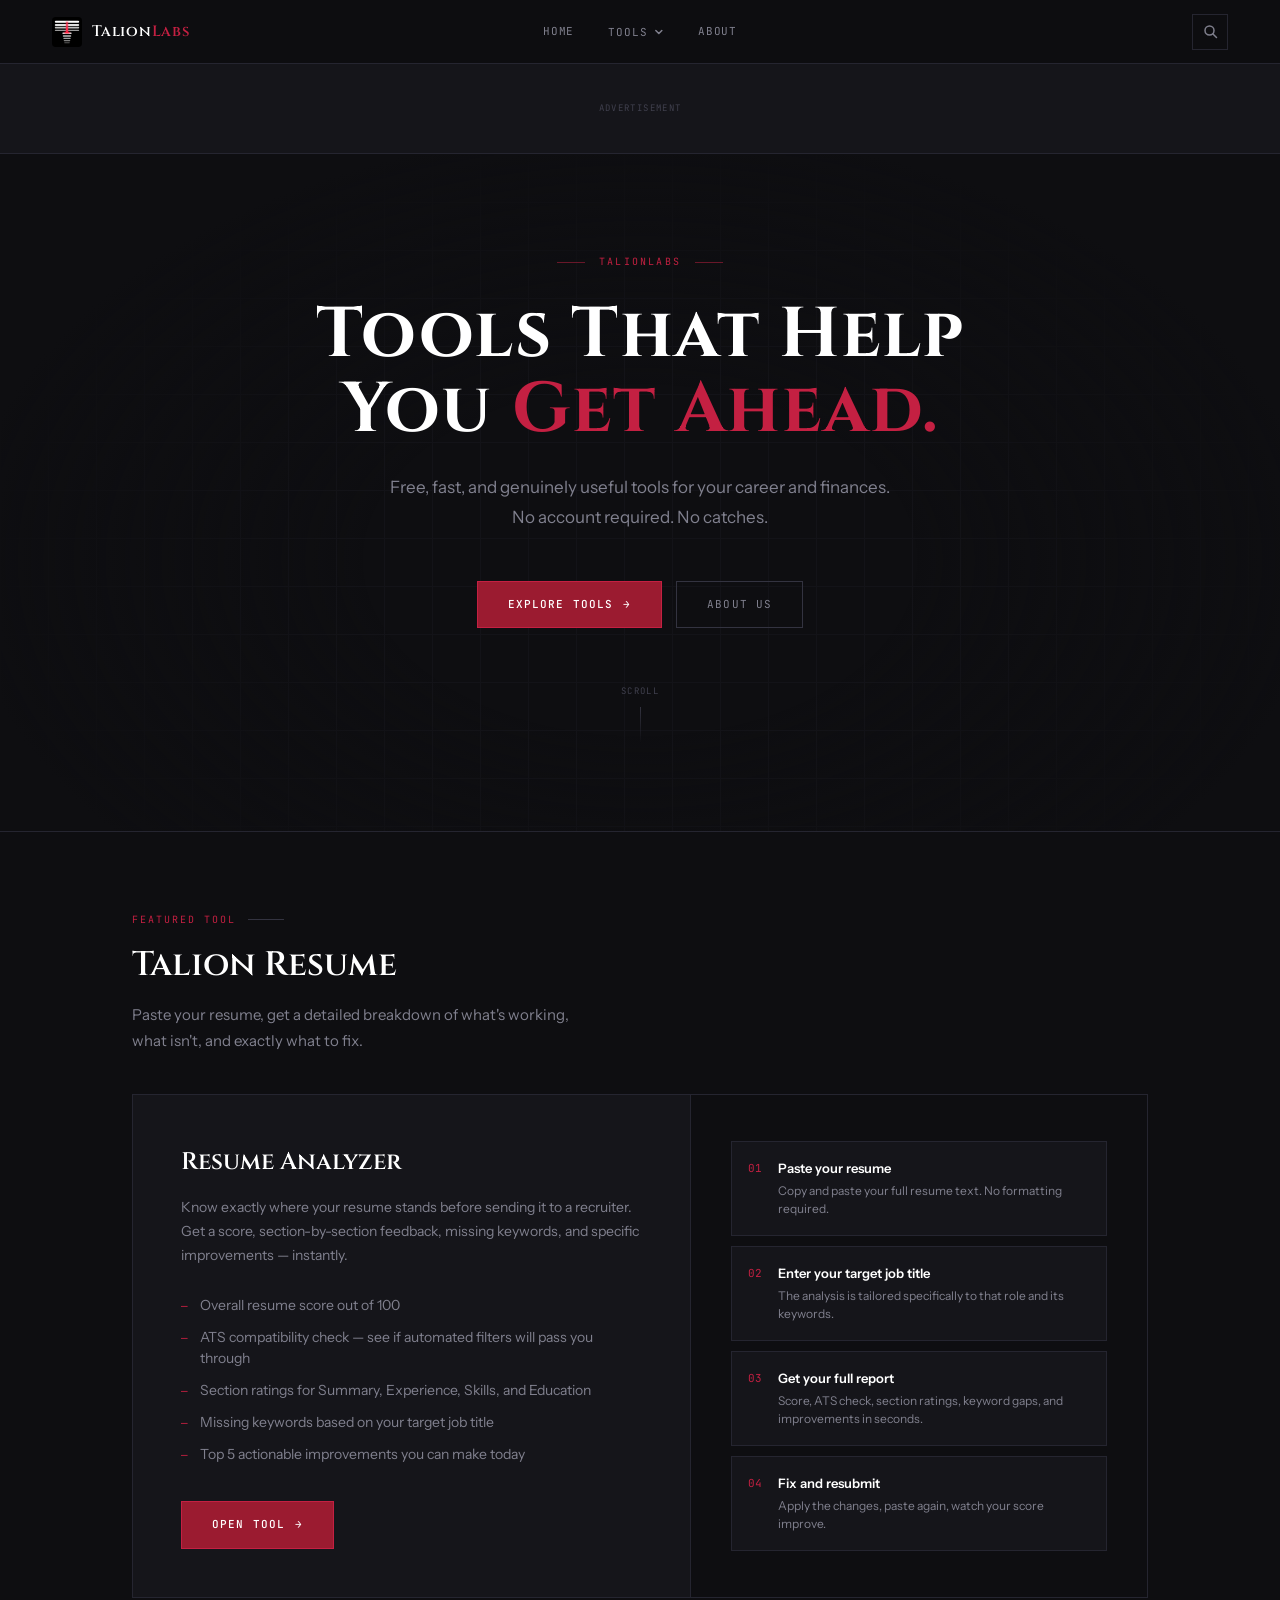
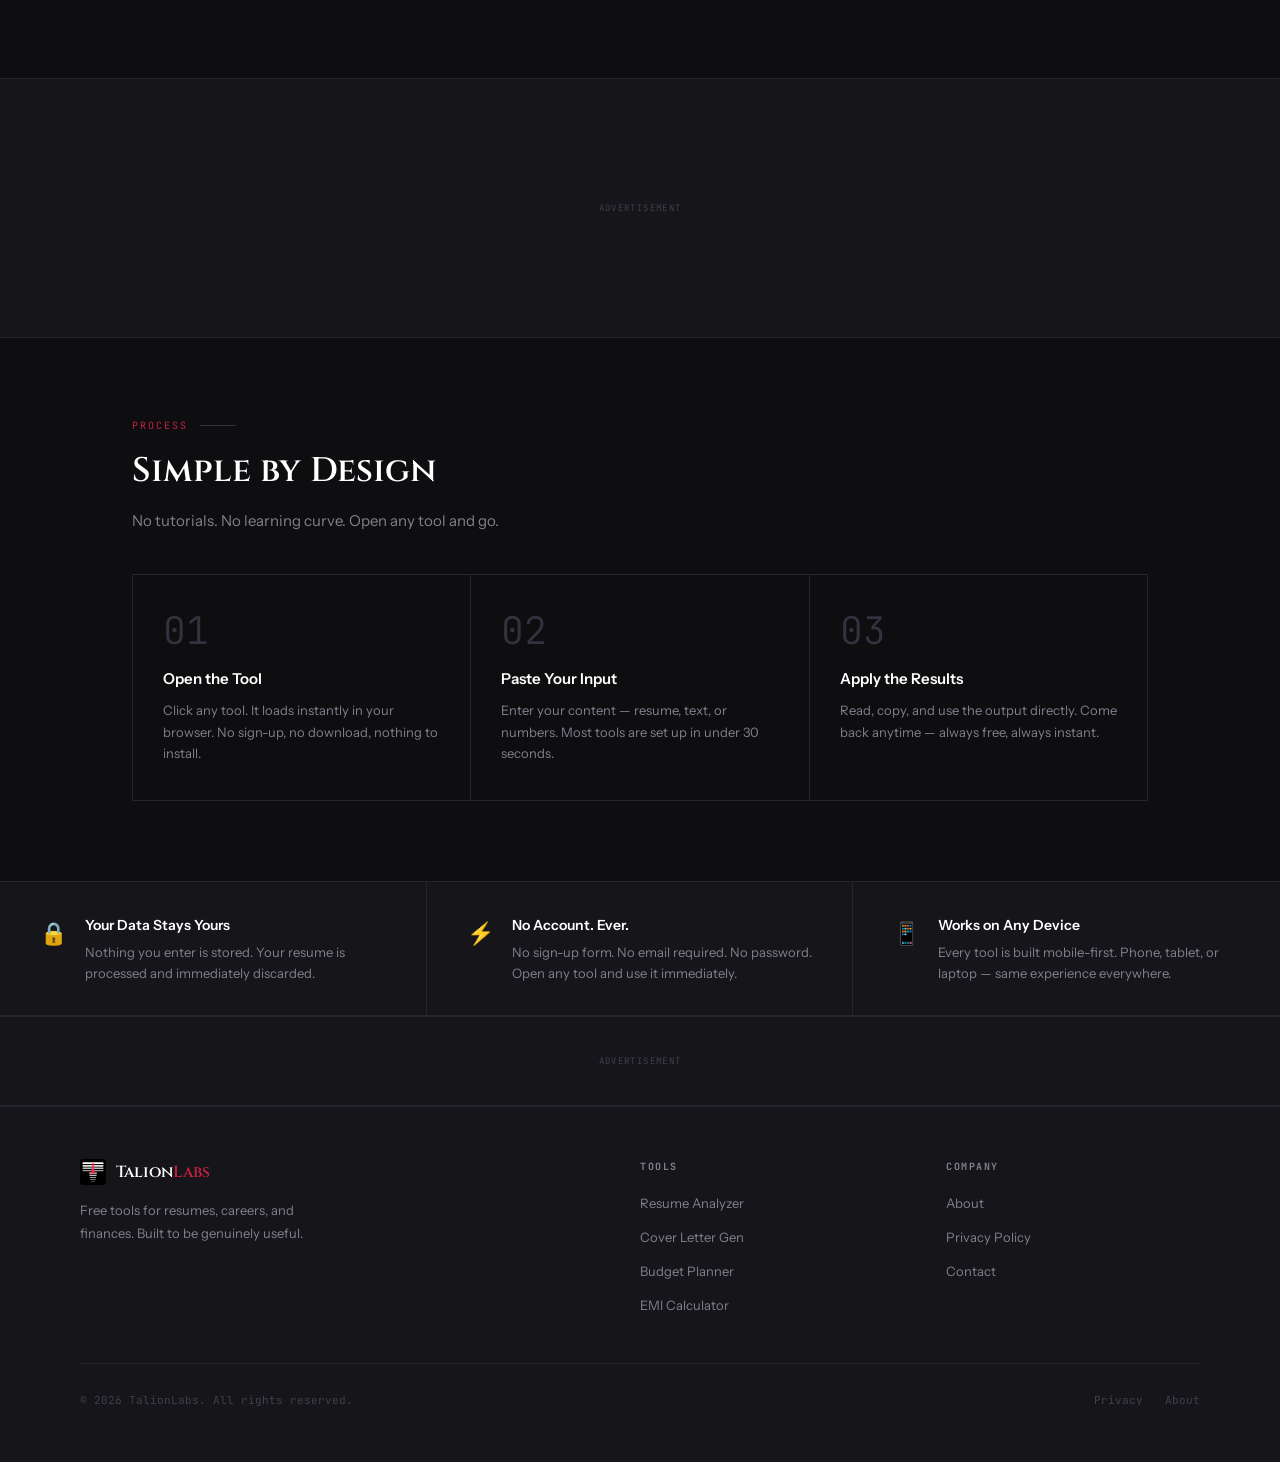
==== commit 48e44b88: "Rename index (5).html to index.html" ====
--- a/index.html
+++ b/index.html
@@ -8,9 +8,10 @@
   <meta name="keywords" content="free resume analyzer, resume feedback, career tools, TalionLabs"/>
   <link rel="canonical" href="https://talionlabs.pages.dev/"/>
   <meta property="og:title" content="TalionLabs — Tools That Work"/>
-  <meta property="og:description" content="Free tools for resumes, careers, and productivity. Built by TalionLabs."/>
+  <meta property="og:description" content="Free tools for resumes, careers, and productivity."/>
   <meta property="og:type" content="website"/>
-  <link rel="icon" type="image/png" href="favicon.png"/>
+  <link rel="icon" type="image/svg+xml" href="favicon.svg"/>
+  <link rel="icon" type="image/png" href="favicon.png" sizes="32x32"/>
 
   <!-- AdSense — replace ca-pub-XXXXXXXXXXXXXXXX after approval -->
   <!-- <script async src="https://pagead2.googlesyndication.com/pagead/js/adsbygoogle.js?client=ca-pub-XXXXXXXXXXXXXXXX" crossorigin="anonymous"></script> -->
@@ -20,25 +21,25 @@
 
   <style>
     :root {
-      --bg:       #0f0f12;
-      --bg2:      #16161a;
-      --bg3:      #1e1e24;
-      --border:   #2a2a33;
-      --border2:  #38383f;
-      --text:     #e8e8ec;
-      --muted:    #888894;
-      --dim:      #444450;
-      --crimson:  #9b1b30;
-      --crimson2: #c42042;
-      --white:    #ffffff;
-      --mono:     'JetBrains Mono', monospace;
-      --serif:    'Cinzel', serif;
-      --sans:     'Instrument Sans', sans-serif;
+      --bg:      #0e0e11;
+      --bg2:     #15151a;
+      --bg3:     #1c1c22;
+      --border:  #252530;
+      --border2: #333340;
+      --text:    #e6e6ea;
+      --muted:   #80808e;
+      --dim:     #40404e;
+      --crimson: #9b1b30;
+      --crim2:   #c42042;
+      --crim3:   #e8314f;
+      --white:   #ffffff;
+      --mono:    'JetBrains Mono', monospace;
+      --serif:   'Cinzel', serif;
+      --sans:    'Instrument Sans', sans-serif;
     }
 
     *, *::before, *::after { box-sizing: border-box; margin: 0; padding: 0; }
     html { scroll-behavior: smooth; }
-
     body {
       background: var(--bg);
       color: var(--text);
@@ -48,820 +49,1158 @@
       line-height: 1.6;
     }
 
-    /* ── NAV ── */
+    /* ════════════════════════════════
+       NAV
+    ════════════════════════════════ */
     nav {
       display: flex;
       align-items: center;
       justify-content: space-between;
-      padding: 0 56px;
-      height: 60px;
+      padding: 0 52px;
+      height: 64px;
       border-bottom: 1px solid var(--border);
-      background: var(--bg);
+      background: rgba(14,14,17,0.96);
+      backdrop-filter: blur(12px);
       position: sticky;
       top: 0;
-      z-index: 100;
+      z-index: 200;
     }
 
     .nav-logo {
       display: flex;
       align-items: center;
-      gap: 11px;
+      gap: 10px;
       text-decoration: none;
-    }
-    .nav-favicon {
+      flex-shrink: 0;
+    }
+    .nav-logo img {
       width: 30px;
       height: 30px;
       object-fit: contain;
     }
     .nav-wordmark {
       font-family: var(--serif);
-      font-size: 16px;
+      font-size: 15px;
       font-weight: 600;
-      letter-spacing: 0.04em;
+      letter-spacing: 0.05em;
     }
     .nav-wordmark .w { color: var(--white); }
-    .nav-wordmark .r { color: var(--crimson2); }
-
-    .nav-right {
+    .nav-wordmark .r { color: var(--crim2); }
+
+    .nav-center {
       display: flex;
       align-items: center;
-      gap: 28px;
-    }
-    .nav-links {
-      display: flex;
-      gap: 28px;
-      list-style: none;
-    }
-    .nav-links a {
+      gap: 2px;
+      position: absolute;
+      left: 50%;
+      transform: translateX(-50%);
+    }
+
+    .nav-link {
       font-family: var(--mono);
       font-size: 11px;
       color: var(--muted);
       text-decoration: none;
       letter-spacing: 0.08em;
       text-transform: uppercase;
-      transition: color 0.2s;
-    }
-    .nav-links a:hover { color: var(--text); }
-
-    .nav-cta {
+      padding: 8px 16px;
+      border-radius: 2px;
+      transition: color 0.2s, background 0.2s;
+    }
+    .nav-link:hover { color: var(--text); background: var(--bg2); }
+
+    /* Dropdown */
+    .nav-dropdown { position: relative; }
+    .nav-dropdown-btn {
       font-family: var(--mono);
       font-size: 11px;
+      color: var(--muted);
       letter-spacing: 0.08em;
       text-transform: uppercase;
-      color: var(--white);
-      background: var(--crimson);
-      padding: 8px 20px;
+      padding: 8px 16px;
+      background: none;
+      border: none;
+      cursor: pointer;
+      display: flex;
+      align-items: center;
+      gap: 6px;
+      transition: color 0.2s, background 0.2s;
+      border-radius: 2px;
+    }
+    .nav-dropdown-btn:hover { color: var(--text); background: var(--bg2); }
+
+    .chevron {
+      width: 10px; height: 10px;
+      transition: transform 0.25s;
+      flex-shrink: 0;
+    }
+    .nav-dropdown:hover .chevron,
+    .nav-dropdown.open .chevron { transform: rotate(180deg); }
+
+    .dropdown-menu {
+      position: absolute;
+      top: calc(100% + 6px);
+      left: 0;
+      background: var(--bg2);
+      border: 1px solid var(--border2);
+      min-width: 220px;
+      opacity: 0;
+      visibility: hidden;
+      transform: translateY(-8px);
+      transition: opacity 0.2s, transform 0.2s, visibility 0.2s;
+      z-index: 300;
+      box-shadow: 0 16px 40px rgba(0,0,0,0.5);
+    }
+    .nav-dropdown:hover .dropdown-menu,
+    .nav-dropdown.open .dropdown-menu {
+      opacity: 1; visibility: visible; transform: translateY(0);
+    }
+
+    .dropdown-item {
+      display: flex;
+      align-items: center;
+      gap: 12px;
+      padding: 13px 16px;
       text-decoration: none;
-      border: 1px solid var(--crimson2);
-      transition: background 0.2s;
-    }
-    .nav-cta:hover { background: var(--crimson2); }
-
-    /* ── AD TOP ── */
+      border-bottom: 1px solid var(--border);
+      transition: background 0.15s;
+      position: relative;
+    }
+    .dropdown-item::before {
+      content: '';
+      position: absolute;
+      left: 0; top: 0; bottom: 0;
+      width: 2px;
+      background: var(--crim2);
+      transform: scaleY(0);
+      transition: transform 0.2s;
+    }
+    .dropdown-item:last-child { border-bottom: none; }
+    .dropdown-item:hover { background: var(--bg3); }
+    .dropdown-item:hover::before { transform: scaleY(1); }
+
+    .di-icon { font-size: 15px; flex-shrink: 0; }
+    .di-name {
+      font-family: var(--sans);
+      font-size: 13px;
+      font-weight: 600;
+      color: var(--text);
+      display: block;
+      margin-bottom: 1px;
+    }
+    .di-cat {
+      font-family: var(--mono);
+      font-size: 9px;
+      color: var(--muted);
+      text-transform: uppercase;
+      letter-spacing: 0.08em;
+    }
+    .di-badge {
+      margin-left: auto;
+      font-family: var(--mono);
+      font-size: 8px;
+      padding: 2px 7px;
+      letter-spacing: 0.08em;
+      text-transform: uppercase;
+      flex-shrink: 0;
+      border: 1px solid;
+    }
+    .di-badge.live { color: var(--crim2); border-color: var(--crimson); }
+    .di-badge.soon { color: var(--dim); border-color: var(--border2); }
+
+    /* Nav right */
+    .nav-right { display: flex; align-items: center; gap: 8px; flex-shrink: 0; }
+
+    .nav-search-btn {
+      display: flex; align-items: center; justify-content: center;
+      width: 36px; height: 36px;
+      background: none;
+      border: 1px solid var(--border);
+      cursor: pointer;
+      color: var(--muted);
+      transition: color 0.2s, border-color 0.2s, background 0.2s;
+    }
+    .nav-search-btn:hover { color: var(--text); border-color: var(--border2); background: var(--bg2); }
+
+    /* Hamburger */
+    .hamburger {
+      display: none;
+      flex-direction: column;
+      justify-content: center;
+      gap: 5px;
+      width: 36px; height: 36px;
+      background: none;
+      border: 1px solid var(--border);
+      cursor: pointer;
+      padding: 9px;
+    }
+    .hamburger span {
+      display: block; width: 100%; height: 1.5px;
+      background: var(--muted);
+      transition: transform 0.22s, opacity 0.22s;
+    }
+    .hamburger.open span:nth-child(1) { transform: translateY(6.5px) rotate(45deg); }
+    .hamburger.open span:nth-child(2) { opacity: 0; }
+    .hamburger.open span:nth-child(3) { transform: translateY(-6.5px) rotate(-45deg); }
+
+    /* Mobile menu */
+    .mobile-menu {
+      display: none;
+      position: fixed;
+      top: 64px; left: 0; right: 0;
+      background: var(--bg2);
+      border-bottom: 1px solid var(--border);
+      z-index: 190;
+      max-height: calc(100vh - 64px);
+      overflow-y: auto;
+      transform: translateY(-4px);
+      opacity: 0;
+      visibility: hidden;
+      transition: transform 0.22s ease, opacity 0.22s, visibility 0.22s;
+    }
+    .mobile-menu.open {
+      transform: translateY(0);
+      opacity: 1;
+      visibility: visible;
+    }
+
+    .mob-section-label {
+      font-family: var(--mono);
+      font-size: 9px;
+      color: var(--dim);
+      letter-spacing: 0.18em;
+      text-transform: uppercase;
+      padding: 18px 24px 8px;
+    }
+    .mob-link {
+      display: flex; align-items: center;
+      font-family: var(--mono);
+      font-size: 12px;
+      color: var(--muted);
+      text-decoration: none;
+      letter-spacing: 0.08em;
+      text-transform: uppercase;
+      padding: 14px 24px;
+      border-bottom: 1px solid var(--border);
+      transition: color 0.2s, background 0.2s;
+    }
+    .mob-link:hover { color: var(--text); background: var(--bg3); }
+
+    .mob-tool {
+      display: flex; align-items: center; gap: 14px;
+      padding: 14px 24px;
+      text-decoration: none;
+      border-bottom: 1px solid var(--border);
+      transition: background 0.15s;
+    }
+    .mob-tool:hover { background: var(--bg3); }
+    .mob-tool-icon { font-size: 20px; flex-shrink: 0; }
+    .mob-tool-name {
+      font-size: 14px; font-weight: 600; color: var(--text);
+      display: block; margin-bottom: 2px;
+    }
+    .mob-tool-meta {
+      font-family: var(--mono);
+      font-size: 10px; color: var(--muted);
+    }
+    .mob-tool-badge {
+      margin-left: auto;
+      font-family: var(--mono);
+      font-size: 8px; padding: 2px 7px;
+      letter-spacing: 0.08em; text-transform: uppercase;
+      border: 1px solid; flex-shrink: 0;
+    }
+    .mob-tool-badge.live { color: var(--crim2); border-color: var(--crimson); }
+    .mob-tool-badge.soon { color: var(--dim); border-color: var(--border2); }
+
+    /* ════════════════════════════════
+       SEARCH OVERLAY
+    ════════════════════════════════ */
+    .search-overlay {
+      position: fixed; inset: 0;
+      background: rgba(0,0,0,0.88);
+      z-index: 500;
+      display: flex;
+      align-items: flex-start;
+      justify-content: center;
+      padding-top: 100px;
+      opacity: 0; visibility: hidden;
+      transition: opacity 0.2s, visibility 0.2s;
+    }
+    .search-overlay.active { opacity: 1; visibility: visible; }
+
+    .search-box {
+      width: 100%; max-width: 600px;
+      margin: 0 24px;
+    }
+
+    .search-wrap {
+      display: flex; align-items: center;
+      border: 1px solid var(--border2);
+      background: var(--bg2);
+      padding: 0 18px;
+      box-shadow: 0 20px 60px rgba(0,0,0,0.6);
+    }
+    .search-icon { color: var(--muted); flex-shrink: 0; margin-right: 14px; }
+    .search-input {
+      flex: 1; background: none; border: none; outline: none;
+      font-family: var(--mono); font-size: 15px; color: var(--text);
+      padding: 18px 0; letter-spacing: 0.04em;
+    }
+    .search-input::placeholder { color: var(--dim); }
+    .search-esc {
+      background: none; border: 1px solid var(--border);
+      color: var(--muted); cursor: pointer;
+      font-family: var(--mono); font-size: 10px;
+      letter-spacing: 0.1em; text-transform: uppercase;
+      padding: 5px 10px;
+      transition: color 0.2s, border-color 0.2s;
+    }
+    .search-esc:hover { color: var(--text); border-color: var(--border2); }
+
+    .search-results {
+      background: var(--bg2);
+      border: 1px solid var(--border2);
+      border-top: none;
+      display: none;
+    }
+    .search-results.visible { display: block; }
+
+    .search-result-item {
+      display: flex; align-items: center; gap: 14px;
+      padding: 14px 18px;
+      text-decoration: none;
+      border-bottom: 1px solid var(--border);
+      transition: background 0.15s;
+    }
+    .search-result-item:last-child { border-bottom: none; }
+    .search-result-item:hover { background: var(--bg3); }
+    .sr-icon { font-size: 18px; flex-shrink: 0; }
+    .sr-name { font-size: 13px; font-weight: 600; color: var(--text); display: block; margin-bottom: 2px; }
+    .sr-desc { font-size: 12px; color: var(--muted); }
+
+    .search-no-results {
+      padding: 20px 18px;
+      font-family: var(--mono);
+      font-size: 11px; color: var(--dim);
+      letter-spacing: 0.08em;
+    }
+
+    .search-footer {
+      font-family: var(--mono);
+      font-size: 9px; color: var(--dim);
+      letter-spacing: 0.12em; text-transform: uppercase;
+      margin-top: 14px;
+      display: flex; gap: 20px;
+    }
+
+    /* ════════════════════════════════
+       AD BANNER
+    ════════════════════════════════ */
     .ad-banner {
       background: var(--bg2);
       border-bottom: 1px solid var(--border);
       min-height: 90px;
-      display: flex;
-      align-items: center;
-      justify-content: center;
+      display: flex; align-items: center; justify-content: center;
     }
     .ad-label {
       font-family: var(--mono);
-      font-size: 9px;
-      color: var(--dim);
-      letter-spacing: 0.15em;
-      text-transform: uppercase;
-    }
-
-    /* ── HERO ── */
+      font-size: 9px; color: var(--dim);
+      letter-spacing: 0.15em; text-transform: uppercase;
+    }
+
+    /* ════════════════════════════════
+       HERO
+    ════════════════════════════════ */
     .hero {
-      display: grid;
-      grid-template-columns: 1fr 1fr;
-      border-bottom: 1px solid var(--border);
-    }
-
-    .hero-left {
-      padding: 72px 64px 72px 56px;
-      display: flex;
-      flex-direction: column;
-      justify-content: center;
-      border-right: 1px solid var(--border);
-      animation: fadeUp 0.7s ease both;
-    }
-
-    .hero-eyebrow {
-      font-family: var(--mono);
-      font-size: 10px;
-      color: var(--crimson2);
-      letter-spacing: 0.2em;
-      text-transform: uppercase;
-      margin-bottom: 22px;
-      display: flex;
-      align-items: center;
-      gap: 10px;
-    }
-    .hero-eyebrow::before {
-      content: '';
-      width: 24px;
-      height: 1px;
-      background: var(--crimson2);
-      flex-shrink: 0;
-    }
-
-    h1 {
-      font-family: var(--serif);
-      font-size: clamp(32px, 3.6vw, 52px);
-      font-weight: 700;
-      color: var(--white);
-      line-height: 1.1;
-      letter-spacing: 0.02em;
-      margin-bottom: 22px;
-    }
-    h1 .r { color: var(--crimson2); }
-
-    .hero-desc {
-      font-size: 16px;
-      color: var(--muted);
-      max-width: 400px;
-      line-height: 1.75;
-      margin-bottom: 40px;
-    }
-
-    .hero-actions {
-      display: flex;
-      gap: 14px;
-      flex-wrap: wrap;
-    }
-
-    .btn-primary {
-      display: inline-flex;
-      align-items: center;
-      gap: 10px;
-      background: var(--crimson);
-      color: var(--white);
-      text-decoration: none;
-      font-family: var(--mono);
-      font-size: 11px;
-      font-weight: 500;
-      letter-spacing: 0.1em;
-      text-transform: uppercase;
-      padding: 13px 26px;
-      border: 1px solid var(--crimson2);
-      transition: background 0.2s, box-shadow 0.2s;
-    }
-    .btn-primary:hover {
-      background: var(--crimson2);
-      box-shadow: 0 4px 20px rgba(196,32,66,0.3);
-    }
-    .btn-primary .arrow { transition: transform 0.2s; }
-    .btn-primary:hover .arrow { transform: translateX(4px); }
-
-    .btn-secondary {
-      display: inline-flex;
-      align-items: center;
-      background: transparent;
-      color: var(--muted);
-      text-decoration: none;
-      font-family: var(--mono);
-      font-size: 11px;
-      letter-spacing: 0.1em;
-      text-transform: uppercase;
-      padding: 13px 26px;
-      border: 1px solid var(--border2);
-      transition: color 0.2s, border-color 0.2s;
-    }
-    .btn-secondary:hover { color: var(--white); border-color: var(--muted); }
-
-    /* Hero right panel */
-    .hero-right {
-      background: var(--bg2);
-      display: flex;
-      align-items: center;
-      justify-content: center;
-      padding: 56px 48px;
       position: relative;
       overflow: hidden;
-      animation: fadeIn 0.9s ease 0.2s both;
-    }
-    .hero-right::before {
-      content: '';
-      position: absolute;
-      inset: 0;
+      border-bottom: 1px solid var(--border);
+    }
+
+    /* Subtle grid bg */
+    .hero-bg {
+      position: absolute; inset: 0;
       background-image:
         linear-gradient(var(--border) 1px, transparent 1px),
         linear-gradient(90deg, var(--border) 1px, transparent 1px);
-      background-size: 40px 40px;
-      opacity: 0.35;
-    }
-    .hero-right::after {
+      background-size: 48px 48px;
+      opacity: 0.25;
+      pointer-events: none;
+    }
+    /* Radial fade over grid */
+    .hero-bg::after {
       content: '';
-      position: absolute;
-      top: 50%; left: 50%;
-      transform: translate(-50%, -50%);
-      width: 280px; height: 280px;
-      background: radial-gradient(circle, rgba(155,27,48,0.1) 0%, transparent 70%);
-      pointer-events: none;
-    }
-
-    .hero-card {
-      position: relative;
-      z-index: 2;
-      background: var(--bg);
+      position: absolute; inset: 0;
+      background: radial-gradient(ellipse at 50% 60%, transparent 30%, var(--bg) 75%);
+    }
+
+    .hero-inner {
+      position: relative; z-index: 2;
+      padding: 100px 48px 88px;
+      max-width: 780px;
+      margin: 0 auto;
+      text-align: center;
+      animation: fadeUp 0.7s ease both;
+    }
+
+    .hero-eyebrow {
+      font-family: var(--mono);
+      font-size: 10px; color: var(--crim2);
+      letter-spacing: 0.22em; text-transform: uppercase;
+      margin-bottom: 28px;
+      display: flex; align-items: center;
+      justify-content: center; gap: 14px;
+      opacity: 0;
+      animation: fadeUp 0.6s ease 0.1s both;
+    }
+    .hero-eyebrow::before, .hero-eyebrow::after {
+      content: '';
+      width: 28px; height: 1px;
+      background: var(--crim2); opacity: 0.5;
+    }
+
+    h1 {
+      font-family: var(--serif);
+      font-size: clamp(38px, 5.5vw, 72px);
+      font-weight: 700;
+      color: var(--white);
+      line-height: 1.06;
+      letter-spacing: 0.02em;
+      margin-bottom: 26px;
+      opacity: 0;
+      animation: fadeUp 0.7s ease 0.2s both;
+    }
+    h1 em {
+      font-style: normal;
+      color: var(--crim2);
+    }
+
+    .hero-desc {
+      font-size: 17px; color: var(--muted);
+      max-width: 500px;
+      margin: 0 auto 48px;
+      line-height: 1.75;
+      opacity: 0;
+      animation: fadeUp 0.7s ease 0.3s both;
+    }
+
+    .hero-ctas {
+      display: flex; gap: 14px;
+      justify-content: center; flex-wrap: wrap;
+      opacity: 0;
+      animation: fadeUp 0.7s ease 0.4s both;
+    }
+
+    .btn-primary {
+      display: inline-flex; align-items: center; gap: 10px;
+      background: var(--crimson); color: var(--white);
+      text-decoration: none;
+      font-family: var(--mono); font-size: 11px; font-weight: 500;
+      letter-spacing: 0.1em; text-transform: uppercase;
+      padding: 14px 30px;
+      border: 1px solid var(--crim2);
+      transition: background 0.2s, box-shadow 0.2s;
+    }
+    .btn-primary:hover {
+      background: var(--crim2);
+      box-shadow: 0 4px 28px rgba(196,32,66,0.35);
+    }
+    .btn-primary .arr { transition: transform 0.2s; }
+    .btn-primary:hover .arr { transform: translateX(4px); }
+
+    .btn-ghost {
+      display: inline-flex; align-items: center;
+      background: transparent; color: var(--muted);
+      text-decoration: none;
+      font-family: var(--mono); font-size: 11px;
+      letter-spacing: 0.1em; text-transform: uppercase;
+      padding: 14px 30px;
       border: 1px solid var(--border2);
-      padding: 28px;
-      width: 100%;
-      max-width: 360px;
-      box-shadow: 0 20px 60px rgba(0,0,0,0.5);
-    }
-    .card-header {
-      display: flex;
-      align-items: center;
-      justify-content: space-between;
-      margin-bottom: 20px;
-      padding-bottom: 14px;
-      border-bottom: 1px solid var(--border);
-    }
-    .card-title {
-      font-family: var(--mono);
-      font-size: 11px;
-      color: var(--muted);
-      letter-spacing: 0.1em;
-      text-transform: uppercase;
-    }
-    .card-badge {
-      font-family: var(--mono);
-      font-size: 9px;
-      color: var(--crimson2);
-      border: 1px solid var(--crimson);
-      padding: 3px 8px;
-      letter-spacing: 0.1em;
-      text-transform: uppercase;
-      display: flex;
-      align-items: center;
-      gap: 5px;
-    }
-    .card-badge::before {
-      content: '';
-      width: 5px; height: 5px;
-      border-radius: 50%;
-      background: var(--crimson2);
-      animation: blink 2s ease infinite;
-    }
-
-    .score-preview {
-      display: flex;
-      align-items: center;
-      gap: 20px;
-      margin-bottom: 20px;
-    }
-    .score-ring { width: 68px; height: 68px; flex-shrink: 0; }
-    .score-num {
-      font-family: var(--mono);
-      font-size: 26px;
-      font-weight: 500;
-      color: var(--white);
-      line-height: 1;
-      margin-bottom: 4px;
-    }
-    .score-num span { font-size: 13px; color: var(--muted); }
-    .score-label {
-      font-family: var(--mono);
-      font-size: 10px;
-      color: var(--muted);
-      text-transform: uppercase;
-      letter-spacing: 0.1em;
-    }
-
-    .mock-bars { display: flex; flex-direction: column; gap: 9px; }
-    .mock-bar-row { display: flex; align-items: center; gap: 10px; }
-    .mock-bar-label {
-      font-family: var(--mono);
-      font-size: 10px;
-      color: var(--muted);
-      width: 76px;
-      flex-shrink: 0;
-    }
-    .mock-bar-track {
-      flex: 1; height: 3px;
-      background: var(--bg3);
-      border-radius: 2px;
-      overflow: hidden;
-    }
-    .mock-bar-fill { height: 100%; border-radius: 2px; background: var(--crimson2); }
-    .mock-bar-val {
-      font-family: var(--mono);
-      font-size: 10px;
-      color: var(--dim);
-      width: 28px;
-      text-align: right;
-    }
-
-    /* ── TOOL SECTION ── */
-    .tool-section {
-      padding: 80px 56px;
-      max-width: 1200px;
+      transition: color 0.2s, border-color 0.2s, background 0.2s;
+    }
+    .btn-ghost:hover { color: var(--white); border-color: var(--muted); background: var(--bg2); }
+
+    /* Scroll indicator */
+    .hero-scroll {
+      display: flex; flex-direction: column;
+      align-items: center; gap: 8px;
+      margin-top: 56px;
+      opacity: 0;
+      animation: fadeIn 1s ease 1s both;
+    }
+    .hero-scroll span {
+      font-family: var(--mono); font-size: 9px;
+      color: var(--dim); letter-spacing: 0.15em; text-transform: uppercase;
+    }
+    .scroll-track {
+      width: 1px; height: 36px;
+      background: linear-gradient(to bottom, var(--border2), transparent);
+      animation: scrollPulse 2.5s ease infinite;
+    }
+
+    /* ════════════════════════════════
+       TOOL SECTION
+    ════════════════════════════════ */
+    .section-wrap {
+      padding: 80px 52px;
+      max-width: 1120px;
       margin: 0 auto;
     }
 
     .section-label {
       font-family: var(--mono);
-      font-size: 10px;
-      color: var(--crimson2);
-      letter-spacing: 0.2em;
-      text-transform: uppercase;
-      margin-bottom: 12px;
-      display: flex;
-      align-items: center;
-      gap: 12px;
+      font-size: 10px; color: var(--crim2);
+      letter-spacing: 0.2em; text-transform: uppercase;
+      margin-bottom: 10px;
+      display: flex; align-items: center; gap: 12px;
     }
     .section-label::after {
       content: '';
-      width: 40px; height: 1px;
+      width: 36px; height: 1px;
       background: var(--border2);
     }
 
-    .section-title {
+    h2 {
       font-family: var(--serif);
-      font-size: clamp(24px, 3vw, 36px);
-      font-weight: 600;
-      color: var(--white);
-      margin-bottom: 12px;
+      font-size: clamp(22px, 2.8vw, 34px);
+      font-weight: 600; color: var(--white);
+      margin-bottom: 10px;
     }
 
     .section-sub {
-      font-size: 15px;
-      color: var(--muted);
-      max-width: 480px;
-      line-height: 1.7;
+      font-size: 15px; color: var(--muted);
+      max-width: 460px; line-height: 1.72;
       margin-bottom: 40px;
     }
 
-    .tool-feature {
+    /* Tool feature card */
+    .tool-card {
       display: grid;
-      grid-template-columns: 1fr 1fr;
+      grid-template-columns: 1.1fr 0.9fr;
       border: 1px solid var(--border);
       background: var(--bg2);
       overflow: hidden;
     }
 
-    .tool-feature-left {
-      padding: 44px;
+    .tc-left {
+      padding: 48px;
       border-right: 1px solid var(--border);
     }
 
-    .tool-name {
+    .tool-title {
       font-family: var(--serif);
-      font-size: 24px;
-      font-weight: 600;
-      color: var(--white);
-      margin-bottom: 12px;
-    }
-
-    .tool-tagline {
-      font-size: 14px;
-      color: var(--muted);
-      line-height: 1.7;
-      margin-bottom: 28px;
-    }
-
-    .tool-features-list {
+      font-size: 24px; font-weight: 600;
+      color: var(--white); margin-bottom: 14px;
+    }
+
+    .tool-desc {
+      font-size: 14px; color: var(--muted);
+      line-height: 1.72; margin-bottom: 28px;
+    }
+
+    .feature-list {
       list-style: none;
-      display: flex;
-      flex-direction: column;
-      gap: 11px;
-      margin-bottom: 32px;
-    }
-    .tool-features-list li {
-      display: flex;
-      align-items: flex-start;
-      gap: 12px;
-      font-size: 14px;
-      color: var(--muted);
-      line-height: 1.5;
-    }
-    .tool-features-list li::before {
+      display: flex; flex-direction: column; gap: 11px;
+      margin-bottom: 36px;
+    }
+    .feature-list li {
+      display: flex; align-items: flex-start; gap: 12px;
+      font-size: 14px; color: var(--muted); line-height: 1.5;
+    }
+    .feature-list li::before {
       content: '—';
-      color: var(--crimson2);
-      font-family: var(--mono);
-      font-size: 12px;
-      flex-shrink: 0;
-      margin-top: 2px;
-    }
-
-    .tool-feature-right {
-      padding: 44px;
-      display: flex;
-      flex-direction: column;
-      justify-content: center;
-      gap: 12px;
+      color: var(--crim2);
+      font-family: var(--mono); font-size: 11px;
+      flex-shrink: 0; margin-top: 3px;
+    }
+
+    .tc-right {
+      padding: 40px;
       background: var(--bg);
-    }
-
-    .feature-item {
-      display: flex;
-      align-items: flex-start;
-      gap: 16px;
+      display: flex; flex-direction: column;
+      justify-content: center; gap: 10px;
+    }
+
+    .step-item {
+      display: flex; align-items: flex-start; gap: 16px;
       padding: 16px;
       border: 1px solid var(--border);
       background: var(--bg2);
-    }
-    .feature-num {
-      font-family: var(--mono);
-      font-size: 11px;
-      color: var(--crimson2);
-      flex-shrink: 0;
-      margin-top: 2px;
-    }
-    .feature-title {
-      font-size: 13px;
-      font-weight: 600;
-      color: var(--white);
-      margin-bottom: 4px;
-    }
-    .feature-desc {
-      font-size: 12px;
-      color: var(--muted);
-      line-height: 1.55;
-    }
-
-    /* ── MID AD ── */
+      transition: border-color 0.2s, background 0.2s;
+    }
+    .step-item:hover { border-color: var(--border2); background: var(--bg3); }
+
+    .step-num {
+      font-family: var(--mono); font-size: 11px;
+      color: var(--crim2); flex-shrink: 0; margin-top: 2px;
+    }
+    .step-title { font-size: 13px; font-weight: 600; color: var(--white); margin-bottom: 3px; }
+    .step-desc { font-size: 12px; color: var(--muted); line-height: 1.55; }
+
+    /* ════════════════════════════════
+       AD MID
+    ════════════════════════════════ */
     .ad-mid {
       background: var(--bg2);
       border-top: 1px solid var(--border);
       border-bottom: 1px solid var(--border);
-      min-height: 250px;
-      display: flex;
-      align-items: center;
-      justify-content: center;
-    }
-
-    /* ── HOW IT WORKS ── */
-    .how-section {
-      padding: 80px 56px;
-      max-width: 1200px;
-      margin: 0 auto;
-    }
-
+      min-height: 260px;
+      display: flex; align-items: center; justify-content: center;
+    }
+
+    /* ════════════════════════════════
+       HOW IT WORKS
+    ════════════════════════════════ */
     .how-grid {
       display: grid;
       grid-template-columns: repeat(3, 1fr);
       gap: 1px;
       background: var(--border);
       border: 1px solid var(--border);
-      margin-top: 36px;
+      margin-top: 40px;
     }
 
     .how-step {
       background: var(--bg);
-      padding: 34px 28px;
-    }
-    .step-num {
-      font-family: var(--mono);
-      font-size: 36px;
-      font-weight: 300;
-      color: var(--border2);
-      line-height: 1;
-      margin-bottom: 16px;
-    }
-    .step-title {
-      font-size: 15px;
-      font-weight: 600;
-      color: var(--white);
-      margin-bottom: 8px;
-    }
-    .step-desc {
-      font-size: 13px;
-      color: var(--muted);
-      line-height: 1.65;
-    }
-
-    /* ── FOOTER ── */
+      padding: 36px 30px;
+      transition: background 0.2s;
+    }
+    .how-step:hover { background: var(--bg2); }
+
+    .how-num {
+      font-family: var(--mono); font-size: 38px;
+      font-weight: 300; color: var(--border2);
+      line-height: 1; margin-bottom: 18px;
+    }
+    .how-title { font-size: 15px; font-weight: 600; color: var(--white); margin-bottom: 9px; }
+    .how-desc { font-size: 13px; color: var(--muted); line-height: 1.65; }
+
+    /* ════════════════════════════════
+       TRUST BAR
+    ════════════════════════════════ */
+    .trust-bar {
+      background: var(--bg2);
+      border-top: 1px solid var(--border);
+      border-bottom: 1px solid var(--border);
+      padding: 0;
+      display: grid;
+      grid-template-columns: repeat(3, 1fr);
+    }
+
+    .trust-item {
+      padding: 32px 40px;
+      border-right: 1px solid var(--border);
+      display: flex; align-items: flex-start; gap: 18px;
+    }
+    .trust-item:last-child { border-right: none; }
+
+    .trust-icon {
+      font-size: 22px; flex-shrink: 0; margin-top: 2px;
+    }
+    .trust-title { font-size: 14px; font-weight: 600; color: var(--white); margin-bottom: 5px; }
+    .trust-text { font-size: 13px; color: var(--muted); line-height: 1.6; }
+
+    /* ════════════════════════════════
+       FOOTER
+    ════════════════════════════════ */
     footer {
       background: var(--bg2);
       border-top: 1px solid var(--border);
-      padding: 48px 56px;
-    }
-    .footer-inner {
-      max-width: 1200px;
-      margin: 0 auto;
+      padding: 52px;
+    }
+
+    .footer-grid {
+      max-width: 1120px; margin: 0 auto;
       display: grid;
       grid-template-columns: 2fr 1fr 1fr;
-      gap: 48px;
-      padding-bottom: 32px;
+      gap: 52px;
+      padding-bottom: 36px;
       border-bottom: 1px solid var(--border);
-      margin-bottom: 24px;
-    }
-    .footer-logo {
-      display: flex;
-      align-items: center;
-      gap: 10px;
-      margin-bottom: 12px;
-    }
-    .footer-logo img { width: 26px; height: 26px; object-fit: contain; }
-    .footer-logo-text {
-      font-family: var(--serif);
-      font-size: 17px;
-      font-weight: 600;
-    }
-    .footer-logo-text .w { color: var(--white); }
-    .footer-logo-text .r { color: var(--crimson2); }
-    .footer-desc {
-      font-size: 13px;
-      color: var(--muted);
-      line-height: 1.7;
-      max-width: 280px;
-    }
+      margin-bottom: 28px;
+    }
+
+    .footer-brand-logo {
+      display: flex; align-items: center; gap: 10px;
+      margin-bottom: 14px;
+    }
+    .footer-brand-logo img { width: 26px; height: 26px; object-fit: contain; }
+    .footer-brand-name { font-family: var(--serif); font-size: 16px; font-weight: 600; }
+    .footer-brand-name .w { color: var(--white); }
+    .footer-brand-name .r { color: var(--crim2); }
+    .footer-brand-desc { font-size: 13px; color: var(--muted); line-height: 1.72; max-width: 260px; }
+
     .footer-col h4 {
-      font-family: var(--mono);
-      font-size: 10px;
-      color: var(--muted);
-      letter-spacing: 0.15em;
-      text-transform: uppercase;
-      margin-bottom: 14px;
+      font-family: var(--mono); font-size: 10px;
+      color: var(--muted); letter-spacing: 0.15em;
+      text-transform: uppercase; margin-bottom: 16px;
     }
     .footer-col ul { list-style: none; }
-    .footer-col ul li { margin-bottom: 9px; }
+    .footer-col ul li { margin-bottom: 10px; }
     .footer-col ul a {
-      font-size: 13px;
-      color: var(--muted);
-      text-decoration: none;
+      font-size: 13px; color: var(--muted);
+      text-decoration: none; transition: color 0.2s;
+    }
+    .footer-col ul a:hover { color: var(--white); }
+
+    .footer-bottom {
+      max-width: 1120px; margin: 0 auto;
+      display: flex; justify-content: space-between;
+      align-items: center; flex-wrap: wrap; gap: 12px;
+    }
+    .footer-copy { font-family: var(--mono); font-size: 11px; color: var(--dim); }
+    .footer-links { display: flex; gap: 22px; }
+    .footer-links a {
+      font-family: var(--mono); font-size: 11px;
+      color: var(--dim); text-decoration: none;
       transition: color 0.2s;
     }
-    .footer-col ul a:hover { color: var(--white); }
-
-    .footer-bottom {
-      max-width: 1200px;
-      margin: 0 auto;
-      display: flex;
-      justify-content: space-between;
-      align-items: center;
-      flex-wrap: wrap;
-      gap: 12px;
-    }
-    .footer-copy {
-      font-family: var(--mono);
-      font-size: 11px;
-      color: var(--dim);
-    }
-    .footer-links { display: flex; gap: 20px; }
-    .footer-links a {
-      font-family: var(--mono);
-      font-size: 11px;
-      color: var(--dim);
-      text-decoration: none;
-      transition: color 0.2s;
-    }
     .footer-links a:hover { color: var(--muted); }
 
-    /* ── ANIMATIONS ── */
+    /* ════════════════════════════════
+       ANIMATIONS
+    ════════════════════════════════ */
     @keyframes fadeUp {
-      from { opacity: 0; transform: translateY(16px); }
+      from { opacity: 0; transform: translateY(18px); }
       to   { opacity: 1; transform: translateY(0); }
     }
     @keyframes fadeIn {
       from { opacity: 0; }
       to   { opacity: 1; }
     }
-    @keyframes blink {
-      0%, 100% { opacity: 1; }
-      50%       { opacity: 0.3; }
-    }
-
-    /* ── RESPONSIVE ── */
+    @keyframes scrollPulse {
+      0%, 100% { opacity: 0.2; }
+      50%       { opacity: 0.8; }
+    }
+
+    /* ════════════════════════════════
+       RESPONSIVE
+    ════════════════════════════════ */
     @media (max-width: 960px) {
-      nav { padding: 0 24px; }
-      .nav-links { display: none; }
-      .hero { grid-template-columns: 1fr; }
-      .hero-left { padding: 52px 24px; border-right: none; border-bottom: 1px solid var(--border); }
-      .hero-right { display: none; }
-      .tool-feature { grid-template-columns: 1fr; }
-      .tool-feature-left { border-right: none; border-bottom: 1px solid var(--border); }
+      nav { padding: 0 20px; }
+      .nav-center { display: none; }
+      .hamburger { display: flex; }
+      .mobile-menu { display: block; }
+
+      .hero-inner { padding: 72px 24px 64px; }
+      .section-wrap { padding: 56px 24px; }
+
+      .tool-card { grid-template-columns: 1fr; }
+      .tc-left { border-right: none; border-bottom: 1px solid var(--border); padding: 32px 24px; }
+      .tc-right { padding: 32px 24px; }
+
+      .how-grid { grid-template-columns: 1fr 1fr; }
+
+      .trust-bar { grid-template-columns: 1fr; }
+      .trust-item { border-right: none; border-bottom: 1px solid var(--border); }
+      .trust-item:last-child { border-bottom: none; }
+
+      .footer-grid { grid-template-columns: 1fr 1fr; gap: 36px; }
+      footer { padding: 40px 24px; }
+    }
+
+    @media (max-width: 600px) {
+      h1 { font-size: 34px; }
+      .hero-desc { font-size: 15px; }
       .how-grid { grid-template-columns: 1fr; }
-      .footer-inner { grid-template-columns: 1fr 1fr; }
-      .tool-section, .how-section { padding: 52px 24px; }
-      footer { padding: 44px 24px; }
-    }
-    @media (max-width: 600px) {
-      .footer-inner { grid-template-columns: 1fr; }
-      h1 { font-size: 30px; }
+      .footer-grid { grid-template-columns: 1fr; }
+      .hero-ctas { flex-direction: column; align-items: center; }
+      .btn-primary, .btn-ghost { width: 100%; justify-content: center; }
     }
   </style>
 </head>
 <body>
 
-  <!-- NAV -->
-  <nav>
-    <a href="/" class="nav-logo">
-      <img src="favicon.png" alt="TalionLabs" class="nav-favicon"/>
-      <div class="nav-wordmark"><span class="w">Talion</span><span class="r">Labs</span></div>
-    </a>
-    <div class="nav-right">
-      <ul class="nav-links">
-        <li><a href="#tools">Tools</a></li>
-        <li><a href="#how">How It Works</a></li>
-        <li><a href="about.html">About</a></li>
+<!-- ── NAV ── -->
+<nav>
+  <a href="/" class="nav-logo">
+    <img src="favicon.svg" alt="TalionLabs"/>
+    <div class="nav-wordmark"><span class="w">Talion</span><span class="r">Labs</span></div>
+  </a>
+
+  <div class="nav-center">
+    <a href="/" class="nav-link">Home</a>
+
+    <div class="nav-dropdown">
+      <button class="nav-dropdown-btn">
+        Tools
+        <svg class="chevron" viewBox="0 0 10 10" fill="none">
+          <path d="M2 3.5L5 6.5L8 3.5" stroke="currentColor" stroke-width="1.5" stroke-linecap="round" stroke-linejoin="round"/>
+        </svg>
+      </button>
+      <div class="dropdown-menu">
+        <a href="https://talion-resume.pages.dev" class="dropdown-item">
+          <span class="di-icon">📄</span>
+          <div><span class="di-name">Resume Analyzer</span><span class="di-cat">Career</span></div>
+          <span class="di-badge live">Live</span>
+        </a>
+        <a href="#" class="dropdown-item">
+          <span class="di-icon">✉️</span>
+          <div><span class="di-name">Cover Letter Generator</span><span class="di-cat">Career</span></div>
+          <span class="di-badge soon">Soon</span>
+        </a>
+        <a href="#" class="dropdown-item">
+          <span class="di-icon">💰</span>
+          <div><span class="di-name">Budget Planner</span><span class="di-cat">Finance</span></div>
+          <span class="di-badge soon">Soon</span>
+        </a>
+        <a href="#" class="dropdown-item">
+          <span class="di-icon">🏦</span>
+          <div><span class="di-name">EMI Calculator</span><span class="di-cat">Finance</span></div>
+          <span class="di-badge soon">Soon</span>
+        </a>
+      </div>
+    </div>
+
+    <a href="about.html" class="nav-link">About</a>
+  </div>
+
+  <div class="nav-right">
+    <button class="nav-search-btn" id="searchBtn" aria-label="Search">
+      <svg width="15" height="15" viewBox="0 0 15 15" fill="none">
+        <circle cx="6.5" cy="6.5" r="4.5" stroke="currentColor" stroke-width="1.5"/>
+        <path d="M10 10L13.5 13.5" stroke="currentColor" stroke-width="1.5" stroke-linecap="round"/>
+      </svg>
+    </button>
+    <button class="hamburger" id="hamburgerBtn" aria-label="Menu">
+      <span></span><span></span><span></span>
+    </button>
+  </div>
+</nav>
+
+<!-- ── MOBILE MENU ── -->
+<div class="mobile-menu" id="mobileMenu">
+  <a href="/" class="mob-link">Home</a>
+  <a href="about.html" class="mob-link">About</a>
+  <a href="privacy.html" class="mob-link">Privacy Policy</a>
+
+  <div class="mob-section-label">Tools</div>
+
+  <a href="https://talion-resume.pages.dev" class="mob-tool">
+    <span class="mob-tool-icon">📄</span>
+    <div>
+      <span class="mob-tool-name">Resume Analyzer</span>
+      <span class="mob-tool-meta">Career</span>
+    </div>
+    <span class="mob-tool-badge live">Live</span>
+  </a>
+  <a href="#" class="mob-tool">
+    <span class="mob-tool-icon">✉️</span>
+    <div>
+      <span class="mob-tool-name">Cover Letter Generator</span>
+      <span class="mob-tool-meta">Career</span>
+    </div>
+    <span class="mob-tool-badge soon">Soon</span>
+  </a>
+  <a href="#" class="mob-tool">
+    <span class="mob-tool-icon">💰</span>
+    <div>
+      <span class="mob-tool-name">Budget Planner</span>
+      <span class="mob-tool-meta">Finance</span>
+    </div>
+    <span class="mob-tool-badge soon">Soon</span>
+  </a>
+  <a href="#" class="mob-tool">
+    <span class="mob-tool-icon">🏦</span>
+    <div>
+      <span class="mob-tool-name">EMI Calculator</span>
+      <span class="mob-tool-meta">Finance</span>
+    </div>
+    <span class="mob-tool-badge soon">Soon</span>
+  </a>
+</div>
+
+<!-- ── SEARCH OVERLAY ── -->
+<div class="search-overlay" id="searchOverlay">
+  <div class="search-box">
+    <div class="search-wrap">
+      <svg class="search-icon" width="16" height="16" viewBox="0 0 15 15" fill="none">
+        <circle cx="6.5" cy="6.5" r="4.5" stroke="currentColor" stroke-width="1.5"/>
+        <path d="M10 10L13.5 13.5" stroke="currentColor" stroke-width="1.5" stroke-linecap="round"/>
+      </svg>
+      <input type="text" class="search-input" placeholder="Search tools..." id="searchInput" autocomplete="off"/>
+      <button class="search-esc" id="searchClose">ESC</button>
+    </div>
+    <div class="search-results" id="searchResults"></div>
+    <div class="search-footer">
+      <span>↑↓ navigate</span>
+      <span>↵ open</span>
+      <span>ESC close</span>
+    </div>
+  </div>
+</div>
+
+<!-- ── TOP AD ── -->
+<div class="ad-banner">
+  <!-- <ins class="adsbygoogle" style="display:inline-block;width:728px;height:90px" data-ad-client="ca-pub-XXXXXXXXXXXXXXXX" data-ad-slot="XXXXXXXXXX"></ins> -->
+  <span class="ad-label">Advertisement</span>
+</div>
+
+<!-- ── HERO ── -->
+<div class="hero">
+  <div class="hero-bg"></div>
+  <div class="hero-inner">
+    <p class="hero-eyebrow">TalionLabs</p>
+    <h1>Tools That Help<br/>You <em>Get Ahead.</em></h1>
+    <p class="hero-desc">
+      Free, fast, and genuinely useful tools for your career and finances.
+      No account required. No catches.
+    </p>
+    <div class="hero-ctas">
+      <a href="#tools" class="btn-primary">
+        Explore Tools <span class="arr">→</span>
+      </a>
+      <a href="about.html" class="btn-ghost">About Us</a>
+    </div>
+    <div class="hero-scroll">
+      <span>Scroll</span>
+      <div class="scroll-track"></div>
+    </div>
+  </div>
+</div>
+
+<!-- ── TOOL SECTION ── -->
+<section id="tools" class="section-wrap">
+  <div class="section-label">Featured Tool</div>
+  <h2>Talion Resume</h2>
+  <p class="section-sub">Paste your resume, get a detailed breakdown of what's working, what isn't, and exactly what to fix.</p>
+
+  <div class="tool-card">
+    <div class="tc-left">
+      <div class="tool-title">Resume Analyzer</div>
+      <p class="tool-desc">Know exactly where your resume stands before sending it to a recruiter. Get a score, section-by-section feedback, missing keywords, and specific improvements — instantly.</p>
+      <ul class="feature-list">
+        <li>Overall resume score out of 100</li>
+        <li>ATS compatibility check — see if automated filters will pass you through</li>
+        <li>Section ratings for Summary, Experience, Skills, and Education</li>
+        <li>Missing keywords based on your target job title</li>
+        <li>Top 5 actionable improvements you can make today</li>
       </ul>
-      <a href="https://talion-resume.pages.dev" class="nav-cta">Try Resume Tool →</a>
-    </div>
-  </nav>
-
-  <!-- TOP AD -->
-  <div class="ad-banner">
-    <!-- AdSense 728x90 Leaderboard -->
-    <!-- <ins class="adsbygoogle" style="display:inline-block;width:728px;height:90px" data-ad-client="ca-pub-XXXXXXXXXXXXXXXX" data-ad-slot="XXXXXXXXXX"></ins> -->
-    <span class="ad-label">Advertisement</span>
-  </div>
-
-  <!-- HERO -->
-  <div class="hero">
-    <div class="hero-left">
-      <p class="hero-eyebrow">TalionLabs</p>
-      <h1>Tools That Help<br/>You <span class="r">Get Ahead.</span></h1>
-      <p class="hero-desc">
-        Free, fast, and genuinely useful tools for your career and finances.
-        No account required. No catches.
-      </p>
-      <div class="hero-actions">
-        <a href="https://talion-resume.pages.dev" class="btn-primary">
-          Try Resume Tool <span class="arrow">→</span>
-        </a>
-        <a href="#tools" class="btn-secondary">Learn More</a>
-      </div>
-    </div>
-
-    <div class="hero-right">
-      <div class="hero-card">
-        <div class="card-header">
-          <span class="card-title">Resume Analysis</span>
-          <span class="card-badge">Live</span>
-        </div>
-        <div class="score-preview">
-          <svg class="score-ring" viewBox="0 0 68 68">
-            <circle cx="34" cy="34" r="26" fill="none" stroke="#1e1e24" stroke-width="5"/>
-            <circle cx="34" cy="34" r="26" fill="none" stroke="#c42042" stroke-width="5"
-              stroke-dasharray="163.4" stroke-dashoffset="40"
-              stroke-linecap="round" transform="rotate(-90 34 34)"/>
-            <text x="34" y="39" text-anchor="middle" font-family="JetBrains Mono,monospace" font-size="13" font-weight="500" fill="white">78</text>
-          </svg>
-          <div>
-            <div class="score-num">78<span>/100</span></div>
-            <div class="score-label">Resume Score</div>
-          </div>
-        </div>
-        <div class="mock-bars">
-          <div class="mock-bar-row">
-            <span class="mock-bar-label">Summary</span>
-            <div class="mock-bar-track"><div class="mock-bar-fill" style="width:85%"></div></div>
-            <span class="mock-bar-val">85</span>
-          </div>
-          <div class="mock-bar-row">
-            <span class="mock-bar-label">Experience</span>
-            <div class="mock-bar-track"><div class="mock-bar-fill" style="width:72%"></div></div>
-            <span class="mock-bar-val">72</span>
-          </div>
-          <div class="mock-bar-row">
-            <span class="mock-bar-label">Skills</span>
-            <div class="mock-bar-track"><div class="mock-bar-fill" style="width:60%"></div></div>
-            <span class="mock-bar-val">60</span>
-          </div>
-          <div class="mock-bar-row">
-            <span class="mock-bar-label">Education</span>
-            <div class="mock-bar-track"><div class="mock-bar-fill" style="width:90%"></div></div>
-            <span class="mock-bar-val">90</span>
-          </div>
+      <a href="https://talion-resume.pages.dev" class="btn-primary">
+        Open Tool <span class="arr">→</span>
+      </a>
+    </div>
+
+    <div class="tc-right">
+      <div class="step-item">
+        <span class="step-num">01</span>
+        <div>
+          <div class="step-title">Paste your resume</div>
+          <p class="step-desc">Copy and paste your full resume text. No formatting required.</p>
         </div>
       </div>
-    </div>
-  </div>
-
-  <!-- TOOL SECTION -->
-  <section id="tools" class="tool-section">
-    <div class="section-label">Our Tool</div>
-    <h2 class="section-title">Talion Resume</h2>
-    <p class="section-sub">Paste your resume, get a detailed breakdown of what's working, what isn't, and exactly what to fix.</p>
-
-    <div class="tool-feature">
-      <div class="tool-feature-left">
-        <div class="tool-name">Resume Analyzer</div>
-        <p class="tool-tagline">Know exactly where your resume stands before sending it to a recruiter. Get a score, section-by-section feedback, missing keywords, and specific improvements — instantly.</p>
-        <ul class="tool-features-list">
-          <li>Overall resume score out of 100</li>
-          <li>ATS compatibility check — see if your resume passes automated filters</li>
-          <li>Section ratings for Summary, Experience, Skills, and Education</li>
-          <li>Missing keywords based on your target job title</li>
-          <li>Top 5 specific improvements you can make today</li>
-        </ul>
-        <a href="https://talion-resume.pages.dev" class="btn-primary">
-          Analyze My Resume <span class="arrow">→</span>
-        </a>
-      </div>
-
-      <div class="tool-feature-right">
-        <div class="feature-item">
-          <span class="feature-num">01</span>
-          <div>
-            <div class="feature-title">Paste your resume</div>
-            <p class="feature-desc">Copy and paste your full resume text. No formatting required.</p>
-          </div>
-        </div>
-        <div class="feature-item">
-          <span class="feature-num">02</span>
-          <div>
-            <div class="feature-title">Enter your target job title</div>
-            <p class="feature-desc">Tell the tool what role you're applying for. It tailors the analysis specifically to that job.</p>
-          </div>
-        </div>
-        <div class="feature-item">
-          <span class="feature-num">03</span>
-          <div>
-            <div class="feature-title">Get your full report</div>
-            <p class="feature-desc">Score, ATS check, section ratings, keyword gaps, and actionable improvements in seconds.</p>
-          </div>
-        </div>
-        <div class="feature-item">
-          <span class="feature-num">04</span>
-          <div>
-            <div class="feature-title">Fix and resubmit</div>
-            <p class="feature-desc">Make the changes, paste again, and see your score improve. Free, unlimited times.</p>
-          </div>
+      <div class="step-item">
+        <span class="step-num">02</span>
+        <div>
+          <div class="step-title">Enter your target job title</div>
+          <p class="step-desc">The analysis is tailored specifically to that role and its keywords.</p>
         </div>
       </div>
-    </div>
-  </section>
-
-  <!-- MID AD -->
-  <div class="ad-mid">
-    <!-- AdSense 336x280 Rectangle -->
-    <!-- <ins class="adsbygoogle" style="display:block" data-ad-client="ca-pub-XXXXXXXXXXXXXXXX" data-ad-slot="XXXXXXXXXX" data-ad-format="auto" data-full-width-responsive="true"></ins> -->
-    <span class="ad-label">Advertisement</span>
+      <div class="step-item">
+        <span class="step-num">03</span>
+        <div>
+          <div class="step-title">Get your full report</div>
+          <p class="step-desc">Score, ATS check, section ratings, keyword gaps, and improvements in seconds.</p>
+        </div>
+      </div>
+      <div class="step-item">
+        <span class="step-num">04</span>
+        <div>
+          <div class="step-title">Fix and resubmit</div>
+          <p class="step-desc">Apply the changes, paste again, watch your score improve.</p>
+        </div>
+      </div>
+    </div>
   </div>
-
-  <!-- HOW IT WORKS -->
-  <section id="how" class="how-section">
-    <div class="section-label">Process</div>
-    <h2 class="section-title">Simple by Design</h2>
-    <p class="section-sub">No tutorials. No learning curve. Open the tool and go.</p>
-
-    <div class="how-grid">
-      <div class="how-step">
-        <div class="step-num">01</div>
-        <div class="step-title">Open the Tool</div>
-        <p class="step-desc">Click the link. The tool loads instantly in your browser. No sign-up, no download, no waiting.</p>
+</section>
+
+<!-- ── MID AD ── -->
+<div class="ad-mid">
+  <!-- <ins class="adsbygoogle" style="display:block" data-ad-client="ca-pub-XXXXXXXXXXXXXXXX" data-ad-slot="XXXXXXXXXX" data-ad-format="auto" data-full-width-responsive="true"></ins> -->
+  <span class="ad-label">Advertisement</span>
+</div>
+
+<!-- ── HOW IT WORKS ── -->
+<section id="how" class="section-wrap">
+  <div class="section-label">Process</div>
+  <h2>Simple by Design</h2>
+  <p class="section-sub">No tutorials. No learning curve. Open any tool and go.</p>
+
+  <div class="how-grid">
+    <div class="how-step">
+      <div class="how-num">01</div>
+      <div class="how-title">Open the Tool</div>
+      <p class="how-desc">Click any tool. It loads instantly in your browser. No sign-up, no download, nothing to install.</p>
+    </div>
+    <div class="how-step">
+      <div class="how-num">02</div>
+      <div class="how-title">Paste Your Input</div>
+      <p class="how-desc">Enter your content — resume, text, or numbers. Most tools are set up in under 30 seconds.</p>
+    </div>
+    <div class="how-step">
+      <div class="how-num">03</div>
+      <div class="how-title">Apply the Results</div>
+      <p class="how-desc">Read, copy, and use the output directly. Come back anytime — always free, always instant.</p>
+    </div>
+  </div>
+</section>
+
+<!-- ── TRUST BAR ── -->
+<div class="trust-bar">
+  <div class="trust-item">
+    <span class="trust-icon">🔒</span>
+    <div>
+      <div class="trust-title">Your Data Stays Yours</div>
+      <p class="trust-text">Nothing you enter is stored. Your resume is processed and immediately discarded.</p>
+    </div>
+  </div>
+  <div class="trust-item">
+    <span class="trust-icon">⚡</span>
+    <div>
+      <div class="trust-title">No Account. Ever.</div>
+      <p class="trust-text">No sign-up form. No email required. No password. Open any tool and use it immediately.</p>
+    </div>
+  </div>
+  <div class="trust-item">
+    <span class="trust-icon">📱</span>
+    <div>
+      <div class="trust-title">Works on Any Device</div>
+      <p class="trust-text">Every tool is built mobile-first. Phone, tablet, or laptop — same experience everywhere.</p>
+    </div>
+  </div>
+</div>
+
+<!-- ── BOTTOM AD ── -->
+<div class="ad-mid" style="min-height:90px;">
+  <!-- <ins class="adsbygoogle" style="display:inline-block;width:728px;height:90px" data-ad-client="ca-pub-XXXXXXXXXXXXXXXX" data-ad-slot="XXXXXXXXXX"></ins> -->
+  <span class="ad-label">Advertisement</span>
+</div>
+
+<!-- ── FOOTER ── -->
+<footer>
+  <div class="footer-grid">
+    <div>
+      <div class="footer-brand-logo">
+        <img src="favicon.svg" alt="TalionLabs"/>
+        <span class="footer-brand-name"><span class="w">Talion</span><span class="r">Labs</span></span>
       </div>
-      <div class="how-step">
-        <div class="step-num">02</div>
-        <div class="step-title">Paste & Analyze</div>
-        <p class="step-desc">Paste your resume, enter a job title, and hit Analyze. Results appear in seconds.</p>
-      </div>
-      <div class="how-step">
-        <div class="step-num">03</div>
-        <div class="step-title">Apply the Feedback</div>
-        <p class="step-desc">Read your score and improvements. Apply the suggestions to your resume and resubmit.</p>
-      </div>
-    </div>
-  </section>
-
-  <!-- BOTTOM AD -->
-  <div class="ad-mid" style="min-height:90px;">
-    <!-- AdSense 728x90 Leaderboard -->
-    <!-- <ins class="adsbygoogle" style="display:inline-block;width:728px;height:90px" data-ad-client="ca-pub-XXXXXXXXXXXXXXXX" data-ad-slot="XXXXXXXXXX"></ins> -->
-    <span class="ad-label">Advertisement</span>
+      <p class="footer-brand-desc">Free tools for resumes, careers, and finances. Built to be genuinely useful.</p>
+    </div>
+    <div class="footer-col">
+      <h4>Tools</h4>
+      <ul>
+        <li><a href="https://talion-resume.pages.dev">Resume Analyzer</a></li>
+        <li><a href="#">Cover Letter Gen</a></li>
+        <li><a href="#">Budget Planner</a></li>
+        <li><a href="#">EMI Calculator</a></li>
+      </ul>
+    </div>
+    <div class="footer-col">
+      <h4>Company</h4>
+      <ul>
+        <li><a href="about.html">About</a></li>
+        <li><a href="privacy.html">Privacy Policy</a></li>
+        <li><a href="about.html#contact">Contact</a></li>
+      </ul>
+    </div>
   </div>
-
-  <!-- FOOTER -->
-  <footer>
-    <div class="footer-inner">
-      <div>
-        <div class="footer-logo">
-          <img src="favicon.png" alt="TalionLabs"/>
-          <span class="footer-logo-text"><span class="w">Talion</span><span class="r">Labs</span></span>
-        </div>
-        <p class="footer-desc">Free tools for resumes, careers, and finances. Built to be genuinely useful.</p>
-      </div>
-      <div class="footer-col">
-        <h4>Tools</h4>
-        <ul>
-          <li><a href="https://talion-resume.pages.dev">Resume Analyzer</a></li>
-        </ul>
-      </div>
-      <div class="footer-col">
-        <h4>Company</h4>
-        <ul>
-          <li><a href="about.html">About</a></li>
-          <li><a href="privacy.html">Privacy Policy</a></li>
-          <li><a href="about.html#contact">Contact</a></li>
-        </ul>
-      </div>
-    </div>
-    <div class="footer-bottom">
-      <p class="footer-copy">© 2026 TalionLabs. All rights reserved.</p>
-      <div class="footer-links">
-        <a href="privacy.html">Privacy</a>
-        <a href="about.html">About</a>
-      </div>
-    </div>
-  </footer>
+  <div class="footer-bottom">
+    <p class="footer-copy">© 2026 TalionLabs. All rights reserved.</p>
+    <div class="footer-links">
+      <a href="privacy.html">Privacy</a>
+      <a href="about.html">About</a>
+    </div>
+  </div>
+</footer>
+
+<script>
+  // ── Tool data for search ──
+  const TOOLS = [
+    { name: 'Resume Analyzer', cat: 'Career', desc: 'Score, ATS check, keyword gaps, section ratings', icon: '📄', url: 'https://talion-resume.pages.dev', live: true },
+    { name: 'Cover Letter Generator', cat: 'Career', desc: 'Tailored cover letters from your resume', icon: '✉️', url: '#', live: false },
+    { name: 'Budget Planner', cat: 'Finance', desc: 'Plan and optimise your monthly budget', icon: '💰', url: '#', live: false },
+    { name: 'EMI Calculator', cat: 'Finance', desc: 'Calculate loan EMI and repayment schedule', icon: '🏦', url: '#', live: false },
+  ];
+
+  // ── Search ──
+  const searchBtn    = document.getElementById('searchBtn');
+  const searchOverlay = document.getElementById('searchOverlay');
+  const searchClose  = document.getElementById('searchClose');
+  const searchInput  = document.getElementById('searchInput');
+  const searchResults = document.getElementById('searchResults');
+
+  function openSearch() {
+    searchOverlay.classList.add('active');
+    setTimeout(() => searchInput.focus(), 80);
+  }
+  function closeSearch() {
+    searchOverlay.classList.remove('active');
+    searchInput.value = '';
+    searchResults.innerHTML = '';
+    searchResults.classList.remove('visible');
+  }
+
+  searchBtn.addEventListener('click', openSearch);
+  searchClose.addEventListener('click', closeSearch);
+  searchOverlay.addEventListener('click', e => { if (e.target === searchOverlay) closeSearch(); });
+  document.addEventListener('keydown', e => { if (e.key === 'Escape') closeSearch(); });
+
+  searchInput.addEventListener('input', () => {
+    const q = searchInput.value.trim().toLowerCase();
+    if (!q) { searchResults.innerHTML = ''; searchResults.classList.remove('visible'); return; }
+
+    const hits = TOOLS.filter(t =>
+      t.name.toLowerCase().includes(q) ||
+      t.cat.toLowerCase().includes(q) ||
+      t.desc.toLowerCase().includes(q)
+    );
+
+    searchResults.classList.add('visible');
+    if (hits.length === 0) {
+      searchResults.innerHTML = `<div class="search-no-results">No tools found for "${q}"</div>`;
+    } else {
+      searchResults.innerHTML = hits.map(t => `
+        <a href="${t.url}" class="search-result-item">
+          <span class="sr-icon">${t.icon}</span>
+          <div>
+            <span class="sr-name">${t.name} ${t.live ? '<span style="font-family:var(--mono);font-size:9px;color:var(--crim2);border:1px solid var(--crimson);padding:1px 5px;margin-left:6px;letter-spacing:0.08em;">LIVE</span>' : ''}</span>
+            <span class="sr-desc">${t.cat} · ${t.desc}</span>
+          </div>
+        </a>
+      `).join('');
+    }
+  });
+
+  // ── Hamburger ──
+  const hamburgerBtn = document.getElementById('hamburgerBtn');
+  const mobileMenu   = document.getElementById('mobileMenu');
+
+  hamburgerBtn.addEventListener('click', () => {
+    hamburgerBtn.classList.toggle('open');
+    mobileMenu.classList.toggle('open');
+  });
+
+  // Close mobile menu on outside click
+  document.addEventListener('click', e => {
+    if (!e.target.closest('nav') && !e.target.closest('.mobile-menu')) {
+      hamburgerBtn.classList.remove('open');
+      mobileMenu.classList.remove('open');
+    }
+  });
+
+  // ── Dropdown ──
+  document.querySelectorAll('.nav-dropdown-btn').forEach(btn => {
+    btn.addEventListener('click', e => {
+      e.stopPropagation();
+      btn.closest('.nav-dropdown').classList.toggle('open');
+    });
+  });
+  document.addEventListener('click', e => {
+    if (!e.target.closest('.nav-dropdown')) {
+      document.querySelectorAll('.nav-dropdown').forEach(d => d.classList.remove('open'));
+    }
+  });
+</script>
 
 </body>
 </html>
